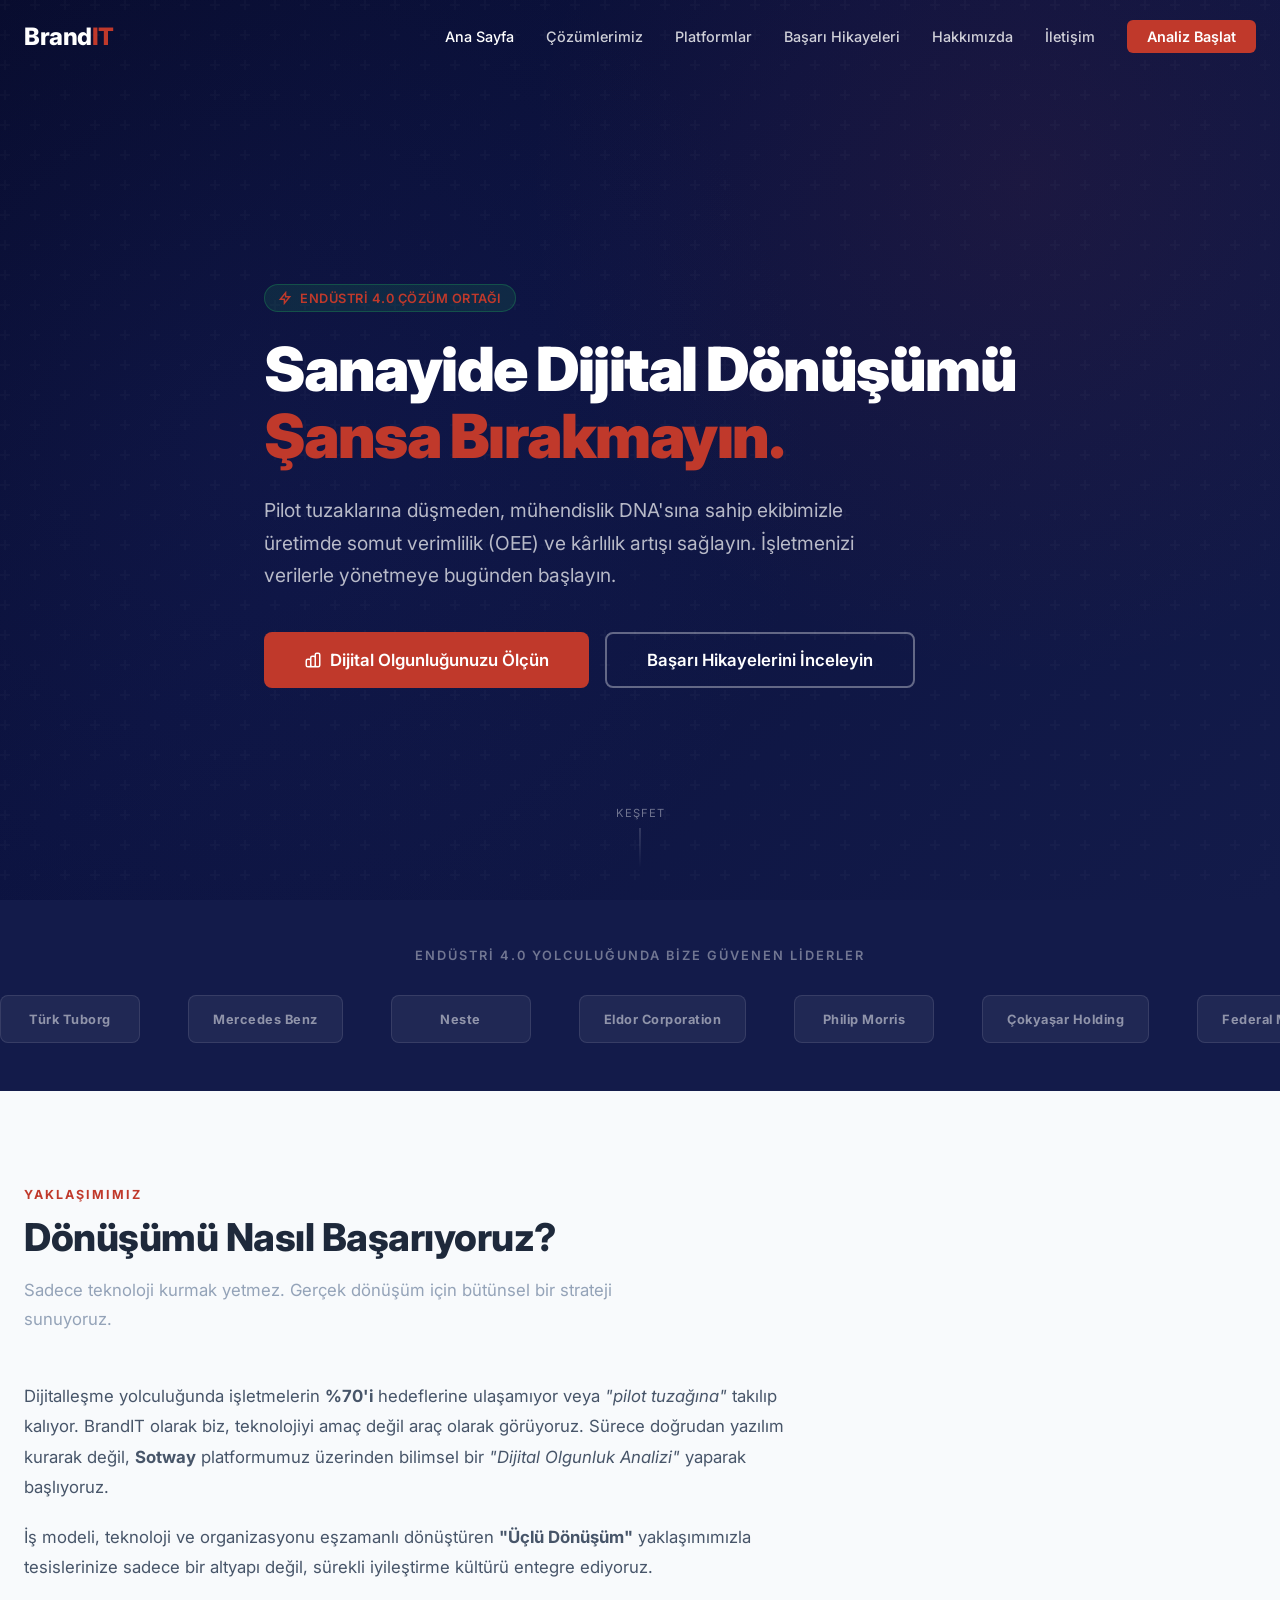
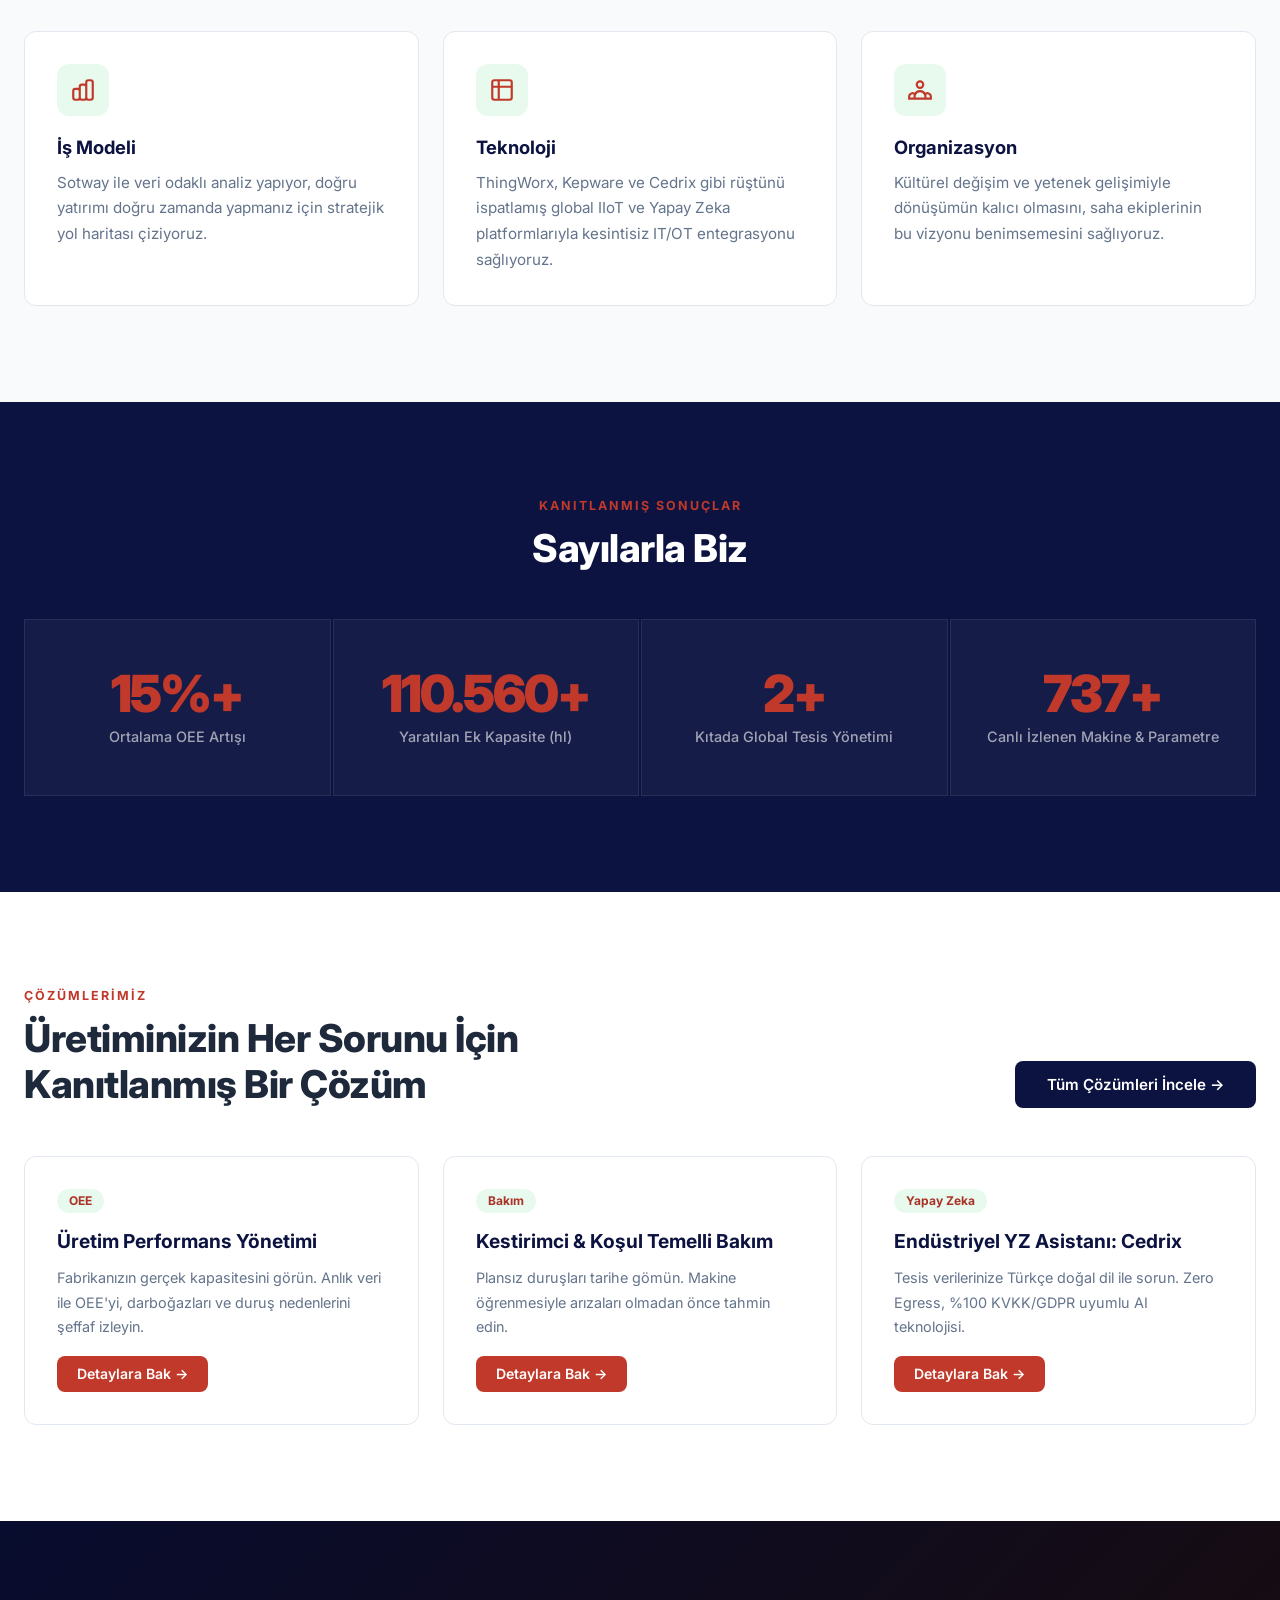
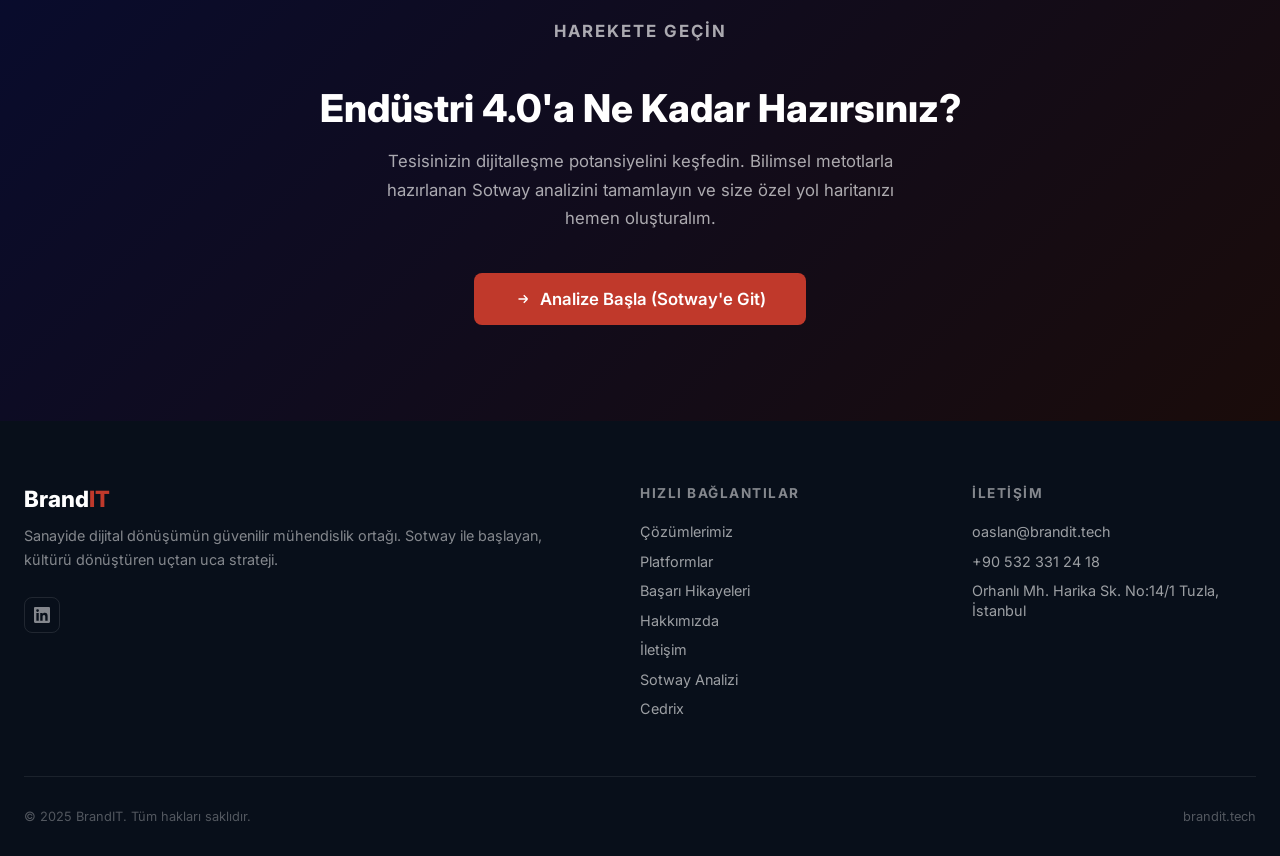
==== index.html @ 49a1ff93 "Apply BrandIT brand colors and real contact details - Replace green accent with brand navy (#2D3585)" ====
<!DOCTYPE html>
<html lang="tr">
<head>
  <meta charset="UTF-8" />
  <meta name="viewport" content="width=device-width, initial-scale=1.0" />
  <title>BrandIT – Sanayide Dijital Dönüşümün Mühendislik Ortağı</title>
  <meta name="description" content="BrandIT, üretim sektöründe dijital dönüşüm için uçtan uca strateji ve mühendislik çözümleri sunar. Sotway platformuyla dijital olgunluğunuzu ölçün." />
  <link rel="stylesheet" href="assets/css/style.css" />
</head>
<body>

<!-- NAV -->
<nav class="nav">
  <div class="nav-inner">
    <a href="index.html" class="nav-logo"><img src="assets/images/logo/brandit-logo.png" alt="BrandIT" class="nav-logo-img" onerror="this.style.display='none';this.parentElement.querySelector('.nav-logo-fallback').style.display='block'" /><span class="nav-logo-fallback" style="display:none;">Brand<span style="color:var(--brand-red)">IT</span></span></a>
    <ul class="nav-links">
      <li><a href="index.html" class="active">Ana Sayfa</a></li>
      <li><a href="solutions.html">Çözümlerimiz</a></li>
      <li><a href="platforms.html">Platformlar</a></li>
      <li><a href="cases.html">Başarı Hikayeleri</a></li>
      <li><a href="about.html">Hakkımızda</a></li>
      <li><a href="contact.html">İletişim</a></li>
      <li><a href="https://www.sotway.com" target="_blank" class="nav-cta">Analiz Başlat</a></li>
    </ul>
    <div class="nav-toggle" aria-label="Menüyü aç">
      <span></span><span></span><span></span>
    </div>
  </div>
</nav>

<!-- MOBILE NAV -->
<div class="mobile-nav">
  <a href="index.html">Ana Sayfa</a>
  <a href="solutions.html">Çözümlerimiz</a>
  <a href="platforms.html">Platformlar</a>
  <a href="cases.html">Başarı Hikayeleri</a>
  <a href="about.html">Hakkımızda</a>
  <a href="contact.html">İletişim</a>
  <a href="https://www.sotway.com" target="_blank" class="nav-cta" style="width:fit-content;margin-top:.5rem;">Analiz Başlat</a>
</div>

<!-- HERO -->
<section class="hero">
  <div class="hero-content">
    <div class="hero-badge">
      <svg width="14" height="14" fill="none" viewBox="0 0 24 24" stroke="currentColor" stroke-width="2.5"><path d="M13 10V3L4 14h7v7l9-11h-7z"/></svg>
      Endüstri 4.0 Çözüm Ortağı
    </div>
    <h1>Sanayide Dijital Dönüşümü<br><em>Şansa Bırakmayın.</em></h1>
    <p>Pilot tuzaklarına düşmeden, mühendislik DNA'sına sahip ekibimizle üretimde somut verimlilik (OEE) ve kârlılık artışı sağlayın. İşletmenizi verilerle yönetmeye bugünden başlayın.</p>
    <div class="hero-btns">
      <a href="https://www.sotway.com" target="_blank" class="btn btn-primary btn-lg">
        <svg width="18" height="18" fill="none" viewBox="0 0 24 24" stroke="currentColor" stroke-width="2"><path d="M9 19v-6a2 2 0 00-2-2H5a2 2 0 00-2 2v6a2 2 0 002 2h2a2 2 0 002-2zm0 0V9a2 2 0 012-2h2a2 2 0 012 2v10m-6 0a2 2 0 002 2h2a2 2 0 002-2m0 0V5a2 2 0 012-2h2a2 2 0 012 2v14a2 2 0 01-2 2h-2a2 2 0 01-2-2z"/></svg>
        Dijital Olgunluğunuzu Ölçün
      </a>
      <a href="cases.html" class="btn btn-outline btn-lg">
        Başarı Hikayelerini İnceleyin
      </a>
    </div>
  </div>
  <div class="scroll-indicator">
    <span style="font-size:.7rem;letter-spacing:1px;">KEŞFET</span>
  </div>
</section>

<!-- TRUST STRIP -->
<div class="trust-strip">
  <p class="trust-label">Endüstri 4.0 Yolculuğunda Bize Güvenen Liderler</p>
  <div class="logo-track-wrap">
    <div class="logo-track">
      <!-- Original set -->
      <div class="logo-placeholder">Türk Tuborg</div>
      <div class="logo-placeholder">Mercedes Benz</div>
      <div class="logo-placeholder">Neste</div>
      <div class="logo-placeholder">Eldor Corporation</div>
      <div class="logo-placeholder">Philip Morris</div>
      <div class="logo-placeholder">Çokyaşar Holding</div>
      <div class="logo-placeholder">Federal Mogul</div>
      <div class="logo-placeholder">Arfesan</div>
      <!-- Duplicate for seamless loop -->
      <div class="logo-placeholder">Türk Tuborg</div>
      <div class="logo-placeholder">Mercedes Benz</div>
      <div class="logo-placeholder">Neste</div>
      <div class="logo-placeholder">Eldor Corporation</div>
      <div class="logo-placeholder">Philip Morris</div>
      <div class="logo-placeholder">Çokyaşar Holding</div>
      <div class="logo-placeholder">Federal Mogul</div>
      <div class="logo-placeholder">Arfesan</div>
    </div>
  </div>
</div>

<!-- APPROACH -->
<section class="section section-light">
  <div class="container">
    <div class="fade-up">
      <p class="section-label">Yaklaşımımız</p>
      <h2 class="section-title">Dönüşümü Nasıl Başarıyoruz?</h2>
      <p class="section-sub">Sadece teknoloji kurmak yetmez. Gerçek dönüşüm için bütünsel bir strateji sunuyoruz.</p>
    </div>
    <div style="max-width:760px;margin-bottom:3rem;" class="fade-up">
      <p style="font-size:1.05rem;color:#475569;line-height:1.8;margin-bottom:1.25rem;">
        Dijitalleşme yolculuğunda işletmelerin <strong>%70'i</strong> hedeflerine ulaşamıyor veya <em>"pilot tuzağına"</em> takılıp kalıyor. BrandIT olarak biz, teknolojiyi amaç değil araç olarak görüyoruz. Sürece doğrudan yazılım kurarak değil, <strong>Sotway</strong> platformumuz üzerinden bilimsel bir <em>"Dijital Olgunluk Analizi"</em> yaparak başlıyoruz.
      </p>
      <p style="font-size:1.05rem;color:#475569;line-height:1.8;">
        İş modeli, teknoloji ve organizasyonu eşzamanlı dönüştüren <strong>"Üçlü Dönüşüm"</strong> yaklaşımımızla tesislerinize sadece bir altyapı değil, sürekli iyileştirme kültürü entegre ediyoruz.
      </p>
    </div>

    <div class="pillars">
      <div class="pillar-card fade-up">
        <div class="pillar-icon">
          <svg width="26" height="26" fill="none" viewBox="0 0 24 24" stroke="currentColor" stroke-width="2"><path d="M9 19v-6a2 2 0 00-2-2H5a2 2 0 00-2 2v6a2 2 0 002 2h2a2 2 0 002-2zm0 0V9a2 2 0 012-2h2a2 2 0 012 2v10m-6 0a2 2 0 002 2h2a2 2 0 002-2m0 0V5a2 2 0 012-2h2a2 2 0 012 2v14a2 2 0 01-2 2h-2a2 2 0 01-2-2z"/></svg>
        </div>
        <h3>İş Modeli</h3>
        <p>Sotway ile veri odaklı analiz yapıyor, doğru yatırımı doğru zamanda yapmanız için stratejik yol haritası çiziyoruz.</p>
      </div>
      <div class="pillar-card fade-up">
        <div class="pillar-icon">
          <svg width="26" height="26" fill="none" viewBox="0 0 24 24" stroke="currentColor" stroke-width="2"><path d="M9 3H5a2 2 0 00-2 2v4m6-6h10a2 2 0 012 2v4M9 3v18m0 0h10a2 2 0 002-2V9M9 21H5a2 2 0 01-2-2V9m0 0h18"/></svg>
        </div>
        <h3>Teknoloji</h3>
        <p>ThingWorx, Kepware ve Cedrix gibi rüştünü ispatlamış global IIoT ve Yapay Zeka platformlarıyla kesintisiz IT/OT entegrasyonu sağlıyoruz.</p>
      </div>
      <div class="pillar-card fade-up">
        <div class="pillar-icon">
          <svg width="26" height="26" fill="none" viewBox="0 0 24 24" stroke="currentColor" stroke-width="2"><path d="M17 20h5v-2a3 3 0 00-5.356-1.857M17 20H7m10 0v-2c0-.656-.126-1.283-.356-1.857M7 20H2v-2a3 3 0 015.356-1.857M7 20v-2c0-.656.126-1.283.356-1.857m0 0a5.002 5.002 0 019.288 0M15 7a3 3 0 11-6 0 3 3 0 016 0z"/></svg>
        </div>
        <h3>Organizasyon</h3>
        <p>Kültürel değişim ve yetenek gelişimiyle dönüşümün kalıcı olmasını, saha ekiplerinin bu vizyonu benimsemesini sağlıyoruz.</p>
      </div>
    </div>
  </div>
</section>

<!-- METRICS -->
<section class="section section-dark">
  <div class="container">
    <div class="text-center fade-up" style="margin-bottom:3rem;">
      <p class="section-label">Kanıtlanmış Sonuçlar</p>
      <h2 class="section-title">Sayılarla Biz</h2>
    </div>
    <div class="metrics-grid">
      <div class="metric-item fade-up">
        <div class="metric-value"><span data-counter data-target="%21+">%21+</span></div>
        <div class="metric-label">Ortalama OEE Artışı</div>
      </div>
      <div class="metric-item fade-up">
        <div class="metric-value"><span data-counter data-target="150000+">150.000+</span></div>
        <div class="metric-label">Yaratılan Ek Kapasite (hl)</div>
      </div>
      <div class="metric-item fade-up">
        <div class="metric-value"><span data-counter data-target="4+">4+</span></div>
        <div class="metric-label">Kıtada Global Tesis Yönetimi</div>
      </div>
      <div class="metric-item fade-up">
        <div class="metric-value"><span data-counter data-target="1000+">1000+</span></div>
        <div class="metric-label">Canlı İzlenen Makine & Parametre</div>
      </div>
    </div>
  </div>
</section>

<!-- SOLUTIONS TEASER -->
<section class="section">
  <div class="container">
    <div class="fade-up" style="display:flex;justify-content:space-between;align-items:flex-end;flex-wrap:wrap;gap:1rem;margin-bottom:3rem;">
      <div>
        <p class="section-label">Çözümlerimiz</p>
        <h2 class="section-title mb-0">Üretiminizin Her Sorunu İçin<br>Kanıtlanmış Bir Çözüm</h2>
      </div>
      <a href="solutions.html" class="btn btn-dark">Tüm Çözümleri İncele →</a>
    </div>
    <div class="solutions-grid">
      <div class="card fade-up">
        <div class="card-body">
          <span class="card-tag">OEE</span>
          <h3>Üretim Performans Yönetimi</h3>
          <p>Fabrikanızın gerçek kapasitesini görün. Anlık veri ile OEE'yi, darboğazları ve duruş nedenlerini şeffaf izleyin.</p>
          <a href="solutions.html#oee" class="btn btn-primary" style="padding:.6rem 1.25rem;font-size:.88rem;">Detaylara Bak →</a>
        </div>
      </div>
      <div class="card fade-up">
        <div class="card-body">
          <span class="card-tag">Bakım</span>
          <h3>Kestirimci & Koşul Temelli Bakım</h3>
          <p>Plansız duruşları tarihe gömün. Makine öğrenmesiyle arızaları olmadan önce tahmin edin.</p>
          <a href="solutions.html#maintenance" class="btn btn-primary" style="padding:.6rem 1.25rem;font-size:.88rem;">Detaylara Bak →</a>
        </div>
      </div>
      <div class="card fade-up">
        <div class="card-body">
          <span class="card-tag">Yapay Zeka</span>
          <h3>Endüstriyel YZ Asistanı: Cedrix</h3>
          <p>Tesis verilerinize Türkçe doğal dil ile sorun. Zero Egress, %100 KVKK/GDPR uyumlu AI teknolojisi.</p>
          <a href="solutions.html#cedrix" class="btn btn-primary" style="padding:.6rem 1.25rem;font-size:.88rem;">Detaylara Bak →</a>
        </div>
      </div>
    </div>
  </div>
</section>

<!-- PRE-FOOTER CTA -->
<section class="cta-section">
  <div class="container fade-up">
    <p class="section-label" style="text-align:center;">Harekete Geçin</p>
    <h2>Endüstri 4.0'a Ne Kadar Hazırsınız?</h2>
    <p>Tesisinizin dijitalleşme potansiyelini keşfedin. Bilimsel metotlarla hazırlanan Sotway analizini tamamlayın ve size özel yol haritanızı hemen oluşturalım.</p>
    <a href="https://www.sotway.com" target="_blank" class="btn btn-primary btn-lg">
      <svg width="18" height="18" fill="none" viewBox="0 0 24 24" stroke="currentColor" stroke-width="2"><path d="M13 7l5 5m0 0l-5 5m5-5H6"/></svg>
      Analize Başla (Sotway'e Git)
    </a>
  </div>
</section>

<!-- FOOTER -->
<footer class="footer">
  <div class="footer-grid">
    <div>
      <div class="footer-logo">Brand<span>IT</span></div>
      <p>Sanayide dijital dönüşümün güvenilir mühendislik ortağı. Sotway ile başlayan, kültürü dönüştüren uçtan uca strateji.</p>
      <div class="footer-social" style="margin-top:1.5rem;">
        <a href="https://www.linkedin.com/company/brandit" target="_blank" title="LinkedIn">
          <svg width="16" height="16" fill="currentColor" viewBox="0 0 24 24"><path d="M20.447 20.452h-3.554v-5.569c0-1.328-.027-3.037-1.852-3.037-1.853 0-2.136 1.445-2.136 2.939v5.667H9.351V9h3.414v1.561h.046c.477-.9 1.637-1.85 3.37-1.85 3.601 0 4.267 2.37 4.267 5.455v6.286zM5.337 7.433a2.062 2.062 0 01-2.063-2.065 2.064 2.064 0 112.063 2.065zm1.782 13.019H3.555V9h3.564v11.452zM22.225 0H1.771C.792 0 0 .774 0 1.729v20.542C0 23.227.792 24 1.771 24h20.451C23.2 24 24 23.227 24 22.271V1.729C24 .774 23.2 0 22.222 0h.003z"/></svg>
        </a>
      </div>
    </div>
    <div class="footer-col">
      <h4>Hızlı Bağlantılar</h4>
      <ul>
        <li><a href="solutions.html">Çözümlerimiz</a></li>
        <li><a href="platforms.html">Platformlar</a></li>
        <li><a href="cases.html">Başarı Hikayeleri</a></li>
        <li><a href="about.html">Hakkımızda</a></li>
        <li><a href="contact.html">İletişim</a></li>
        <li><a href="https://www.sotway.com" target="_blank">Sotway Analizi</a></li>
        <li><a href="https://www.cedrix.io" target="_blank">Cedrix</a></li>
      </ul>
    </div>
    <div class="footer-col">
      <h4>İletişim</h4>
      <ul>
        <li><a href="mailto:oaslan@brandit.tech">oaslan@brandit.tech</a></li>
        <li><a href="tel:+905323312418">+90 532 331 24 18</a></li>
        <li><a href="contact.html">Orhanlı Mh. Harika Sk. No:14/1 Tuzla, İstanbul</a></li>
      </ul>
    </div>
  </div>
  <div class="footer-bottom">
    <span>© 2025 BrandIT. Tüm hakları saklıdır.</span>
    <span>brandit.tech</span>
  </div>
</footer>

<script src="assets/js/main.js"></script>
</body>
</html>
---- assets/css/style.css ----
@import url('https://fonts.googleapis.com/css2?family=Inter:wght@300;400;500;600;700;800;900&display=swap');

*, *::before, *::after { box-sizing: border-box; margin: 0; padding: 0; }

:root {
  --navy:       #0C1340;
  --dark:       #131B4A;
  --slate:      #2D3585;
  --brand-blue: #2D3585;
  --brand-red:  #C0392B;
  --brand-red-d:#A93226;
  --light:      #F8FAFC;
  --white:      #FFFFFF;
  --muted:      #94A3B8;
  --text:       #1E293B;
  /* aliases so existing classes still resolve */
  --green:      #C0392B;
  --green-d:    #A93226;
}

html { scroll-behavior: smooth; }
body { font-family: 'Inter', system-ui, sans-serif; color: var(--text); background: var(--white); }

/* ── NAV ───────────────────────────────────────────────── */
.nav { position: fixed; top: 0; left: 0; right: 0; z-index: 100; transition: background .3s, box-shadow .3s; }
.nav.scrolled { background: rgba(15,23,42,.97); backdrop-filter: blur(12px); box-shadow: 0 1px 0 rgba(255,255,255,.08); }
.nav-inner { max-width: 1280px; margin: 0 auto; padding: 0 1.5rem; display: flex; align-items: center; justify-content: space-between; height: 72px; }
.nav-logo { display: flex; align-items: center; text-decoration: none; }
.nav-logo-img { height: 40px; width: auto; }
.nav-logo-fallback { font-size: 1.5rem; font-weight: 800; color: var(--white); letter-spacing: -.5px; }
.nav-links { display: flex; align-items: center; gap: 2rem; list-style: none; }
.nav-links a { color: rgba(255,255,255,.8); text-decoration: none; font-size: .9rem; font-weight: 500; transition: color .2s; }
.nav-links a:hover, .nav-links a.active { color: var(--white); }
.nav-cta { background: var(--green); color: var(--white) !important; padding: .5rem 1.25rem; border-radius: 6px; font-weight: 600 !important; transition: background .2s !important; }
.nav-cta:hover { background: var(--green-d) !important; }
.nav-toggle { display: none; flex-direction: column; gap: 5px; cursor: pointer; padding: 4px; }
.nav-toggle span { display: block; width: 24px; height: 2px; background: var(--white); border-radius: 2px; transition: all .3s; }

/* ── HERO ──────────────────────────────────────────────── */
.hero {
  min-height: 100vh;
  display: flex; align-items: center;
  background: linear-gradient(135deg, #080C2E 0%, #0C1340 40%, #131B4A 100%);
  position: relative; overflow: hidden;
}
.hero::before {
  content: '';
  position: absolute; inset: 0;
  background-image:
    radial-gradient(circle at 20% 50%, rgba(45,53,133,.12) 0%, transparent 50%),
    radial-gradient(circle at 80% 20%, rgba(192,57,43,.08) 0%, transparent 40%);
}
.hero::after {
  content: '';
  position: absolute; inset: 0;
  background-image: url("data:image/svg+xml,%3Csvg width='60' height='60' viewBox='0 0 60 60' xmlns='http://www.w3.org/2000/svg'%3E%3Cg fill='none' fill-rule='evenodd'%3E%3Cg fill='%23ffffff' fill-opacity='0.02'%3E%3Cpath d='M36 34v-4h-2v4h-4v2h4v4h2v-4h4v-2h-4zm0-30V0h-2v4h-4v2h4v4h2V6h4V4h-4zM6 34v-4H4v4H0v2h4v4h2v-4h4v-2H6zM6 4V0H4v4H0v2h4v4h2V6h4V4H6z'/%3E%3C/g%3E%3C/g%3E%3C/svg%3E");
}
.hero-content { position: relative; z-index: 1; max-width: 1280px; margin: 0 auto; padding: 0 1.5rem; padding-top: 72px; }
.hero-badge { display: inline-flex; align-items: center; gap: .5rem; background: rgba(34,197,94,.12); border: 1px solid rgba(34,197,94,.25); color: var(--green); font-size: .8rem; font-weight: 600; padding: .35rem .85rem; border-radius: 50px; letter-spacing: .5px; text-transform: uppercase; margin-bottom: 1.5rem; }
.hero h1 { font-size: clamp(2.2rem, 5vw, 3.8rem); font-weight: 900; color: var(--white); line-height: 1.1; letter-spacing: -1.5px; max-width: 800px; margin-bottom: 1.5rem; }
.hero h1 em { font-style: normal; color: var(--green); }
.hero p { font-size: clamp(1rem, 1.5vw, 1.2rem); color: rgba(255,255,255,.7); max-width: 620px; line-height: 1.7; margin-bottom: 2.5rem; }
.hero-btns { display: flex; gap: 1rem; flex-wrap: wrap; }

/* ── BUTTONS ───────────────────────────────────────────── */
.btn { display: inline-flex; align-items: center; gap: .5rem; padding: .85rem 2rem; border-radius: 8px; font-weight: 600; font-size: .95rem; text-decoration: none; transition: all .2s; border: none; cursor: pointer; }
.btn-primary { background: var(--green); color: var(--white); }
.btn-primary:hover { background: var(--brand-red-d); transform: translateY(-1px); box-shadow: 0 8px 24px rgba(192,57,43,.35); }
.btn-outline { background: transparent; color: var(--white); border: 2px solid rgba(255,255,255,.35); }
.btn-outline:hover { border-color: var(--white); background: rgba(255,255,255,.08); }
.btn-dark { background: var(--navy); color: var(--white); }
.btn-dark:hover { background: var(--dark); }
.btn-lg { padding: 1rem 2.5rem; font-size: 1.05rem; }

/* ── HERO SCROLL INDICATOR ─────────────────────────────── */
.scroll-indicator { position: absolute; bottom: 2rem; left: 50%; transform: translateX(-50%); display: flex; flex-direction: column; align-items: center; gap: .5rem; color: rgba(255,255,255,.4); font-size: .75rem; }
.scroll-indicator::after { content: ''; width: 1px; height: 40px; background: linear-gradient(to bottom, rgba(255,255,255,.3), transparent); }

/* ── SECTIONS ──────────────────────────────────────────── */
.section { padding: 6rem 1.5rem; }
.section-light { background: var(--light); }
.section-dark { background: var(--navy); color: var(--white); }
.section-dark2 { background: var(--dark); color: var(--white); }
.container { max-width: 1280px; margin: 0 auto; }
.section-label { font-size: .78rem; font-weight: 700; letter-spacing: 2px; text-transform: uppercase; color: var(--green); margin-bottom: .75rem; }
.section-title { font-size: clamp(1.8rem, 3vw, 2.8rem); font-weight: 800; line-height: 1.2; letter-spacing: -.5px; margin-bottom: 1rem; }
.section-sub { font-size: 1.05rem; color: var(--muted); max-width: 620px; line-height: 1.7; margin-bottom: 3rem; }
.section-dark .section-title, .section-dark2 .section-title { color: var(--white); }
.section-dark .section-sub, .section-dark2 .section-sub { color: rgba(255,255,255,.6); }

/* ── TRUST STRIP ───────────────────────────────────────── */
.trust-strip { background: var(--dark); padding: 3rem 0; overflow: hidden; }
.trust-label { text-align: center; font-size: .8rem; font-weight: 600; letter-spacing: 2px; text-transform: uppercase; color: rgba(255,255,255,.4); margin-bottom: 2rem; }
.logo-track-wrap { overflow: hidden; }
.logo-track { display: flex; gap: 3rem; width: max-content; animation: logoScroll 30s linear infinite; }
.logo-track:hover { animation-play-state: paused; }
.logo-placeholder { display: flex; align-items: center; justify-content: center; height: 48px; min-width: 140px; background: rgba(255,255,255,.06); border: 1px solid rgba(255,255,255,.1); border-radius: 8px; padding: 0 1.5rem; font-size: .8rem; font-weight: 700; color: rgba(255,255,255,.5); letter-spacing: .5px; white-space: nowrap; transition: all .2s; }
.logo-placeholder:hover { background: rgba(255,255,255,.1); color: rgba(255,255,255,.8); }
@keyframes logoScroll { from { transform: translateX(0); } to { transform: translateX(-50%); } }

/* ── APPROACH / PILLARS ────────────────────────────────── */
.pillars { display: grid; grid-template-columns: repeat(3, 1fr); gap: 1.5rem; margin-top: 3rem; }
.pillar-card { background: var(--white); border: 1px solid #E2E8F0; border-radius: 12px; padding: 2rem; transition: box-shadow .2s, transform .2s; }
.pillar-card:hover { box-shadow: 0 12px 40px rgba(0,0,0,.08); transform: translateY(-3px); }
.pillar-icon { width: 52px; height: 52px; background: rgba(34,197,94,.1); border-radius: 12px; display: flex; align-items: center; justify-content: center; margin-bottom: 1.25rem; }
.pillar-icon svg { color: var(--green); }
.pillar-card h3 { font-size: 1.15rem; font-weight: 700; margin-bottom: .75rem; color: var(--navy); }
.pillar-card p { font-size: .95rem; color: #64748B; line-height: 1.7; }

/* ── METRICS ───────────────────────────────────────────── */
.metrics-grid { display: grid; grid-template-columns: repeat(4, 1fr); gap: 2px; }
.metric-item { padding: 3rem 2rem; text-align: center; background: rgba(255,255,255,.04); border: 1px solid rgba(255,255,255,.08); }
.metric-value { font-size: clamp(2.5rem, 4vw, 3.5rem); font-weight: 900; color: var(--green); letter-spacing: -2px; line-height: 1; margin-bottom: .5rem; }
.metric-label { font-size: .9rem; color: rgba(255,255,255,.6); font-weight: 500; line-height: 1.4; }

/* ── PRE-FOOTER CTA ────────────────────────────────────── */
.cta-section { background: linear-gradient(135deg, #080C2E 0%, #1a0c0a 100%); padding: 6rem 1.5rem; text-align: center; }
.cta-section h2 { font-size: clamp(1.8rem, 3vw, 2.8rem); font-weight: 800; color: var(--white); margin-bottom: 1rem; }
.cta-section p { font-size: 1.05rem; color: rgba(255,255,255,.65); max-width: 560px; margin: 0 auto 2.5rem; line-height: 1.7; }

/* ── FOOTER ────────────────────────────────────────────── */
.footer { background: #080F1A; color: rgba(255,255,255,.7); padding: 4rem 1.5rem 2rem; }
.footer-grid { display: grid; grid-template-columns: 2fr 1fr 1fr; gap: 3rem; max-width: 1280px; margin: 0 auto 3rem; }
.footer-logo { font-size: 1.4rem; font-weight: 800; color: var(--white); margin-bottom: .75rem; }
.footer-logo span { color: var(--green); }
.footer p { font-size: .9rem; line-height: 1.7; color: rgba(255,255,255,.5); }
.footer-col h4 { font-size: .85rem; font-weight: 700; text-transform: uppercase; letter-spacing: 1.5px; color: rgba(255,255,255,.5); margin-bottom: 1.25rem; }
.footer-col ul { list-style: none; }
.footer-col ul li { margin-bottom: .6rem; }
.footer-col ul li a { color: rgba(255,255,255,.6); text-decoration: none; font-size: .9rem; transition: color .2s; }
.footer-col ul li a:hover { color: var(--white); }
.footer-bottom { max-width: 1280px; margin: 0 auto; padding-top: 2rem; border-top: 1px solid rgba(255,255,255,.08); display: flex; justify-content: space-between; align-items: center; font-size: .8rem; color: rgba(255,255,255,.3); }
.footer-social { display: flex; gap: .75rem; }
.footer-social a { display: flex; align-items: center; justify-content: center; width: 36px; height: 36px; border: 1px solid rgba(255,255,255,.1); border-radius: 8px; color: rgba(255,255,255,.5); text-decoration: none; transition: all .2s; }
.footer-social a:hover { background: rgba(255,255,255,.1); color: var(--white); border-color: rgba(255,255,255,.2); }

/* ── PAGE HERO (inner pages) ───────────────────────────── */
.page-hero { background: linear-gradient(135deg, #080C2E 0%, #131B4A 100%); padding: 10rem 1.5rem 6rem; text-align: center; }
.page-hero h1 { font-size: clamp(2rem, 4vw, 3.2rem); font-weight: 800; color: var(--white); letter-spacing: -.5px; margin-bottom: 1.25rem; }
.page-hero p { font-size: 1.1rem; color: rgba(255,255,255,.65); max-width: 600px; margin: 0 auto; line-height: 1.7; }

/* ── CARDS ─────────────────────────────────────────────── */
.card { background: var(--white); border: 1px solid #E2E8F0; border-radius: 12px; overflow: hidden; transition: box-shadow .2s, transform .2s; }
.card:hover { box-shadow: 0 16px 48px rgba(0,0,0,.1); transform: translateY(-3px); }
.card-body { padding: 2rem; }
.card-tag { display: inline-block; background: rgba(34,197,94,.1); color: var(--green-d); font-size: .75rem; font-weight: 700; padding: .3rem .75rem; border-radius: 50px; margin-bottom: 1rem; }
.card h3 { font-size: 1.2rem; font-weight: 700; color: var(--navy); margin-bottom: .75rem; line-height: 1.3; }
.card p { font-size: .9rem; color: #64748B; line-height: 1.7; margin-bottom: 1rem; }
.card-roi { font-size: .85rem; font-weight: 600; color: var(--green-d); background: rgba(34,197,94,.08); border-left: 3px solid var(--green); padding: .6rem .85rem; border-radius: 0 6px 6px 0; margin-top: .5rem; }
.card-problem { font-size: .85rem; color: #94A3B8; font-style: italic; margin-bottom: .75rem; }

/* ── SOLUTIONS GRID ────────────────────────────────────── */
.solutions-grid { display: grid; grid-template-columns: repeat(3, 1fr); gap: 1.5rem; }

/* ── CASE STUDIES ──────────────────────────────────────── */
.cases-grid { display: grid; grid-template-columns: repeat(2, 1fr); gap: 1.5rem; }
.case-card { background: var(--white); border-radius: 12px; overflow: hidden; border: 1px solid #E2E8F0; transition: box-shadow .2s, transform .2s; }
.case-card:hover { box-shadow: 0 16px 48px rgba(0,0,0,.1); transform: translateY(-3px); }
.case-img { height: 200px; background: var(--dark); display: flex; align-items: center; justify-content: center; position: relative; overflow: hidden; }
.case-img img { width: 100%; height: 100%; object-fit: cover; opacity: .7; }
.case-company-badge { position: absolute; bottom: 1rem; left: 1rem; background: rgba(0,0,0,.7); backdrop-filter: blur(8px); color: var(--white); font-size: .8rem; font-weight: 700; padding: .35rem .85rem; border-radius: 50px; }
.case-body { padding: 1.75rem; }
.case-body h3 { font-size: 1.1rem; font-weight: 700; color: var(--navy); margin-bottom: 1rem; line-height: 1.35; }
.case-meta { display: flex; flex-direction: column; gap: .75rem; }
.case-meta-item { font-size: .875rem; color: #475569; line-height: 1.5; }
.case-meta-item strong { display: block; font-size: .72rem; font-weight: 700; text-transform: uppercase; letter-spacing: 1px; color: var(--green-d); margin-bottom: .2rem; }

/* ── PLATFORMS ─────────────────────────────────────────── */
.platforms-grid { display: grid; grid-template-columns: repeat(2, 1fr); gap: 1.5rem; }
.platform-card { border-radius: 12px; padding: 2.5rem; border: 1px solid rgba(255,255,255,.1); background: rgba(255,255,255,.04); transition: background .2s; }
.platform-card:hover { background: rgba(255,255,255,.07); }
.platform-card h3 { font-size: 1.2rem; font-weight: 700; color: var(--white); margin-bottom: .75rem; }
.platform-card p { font-size: .95rem; color: rgba(255,255,255,.6); line-height: 1.7; }
.platform-logos { display: flex; gap: .75rem; flex-wrap: wrap; margin-bottom: 1.25rem; }
.tech-badge { display: inline-flex; align-items: center; background: rgba(34,197,94,.1); border: 1px solid rgba(34,197,94,.25); color: var(--green); font-size: .78rem; font-weight: 700; padding: .3rem .75rem; border-radius: 50px; }

/* ── ABOUT ─────────────────────────────────────────────── */
.about-intro { display: grid; grid-template-columns: 1fr 1fr; gap: 5rem; align-items: center; }
.about-intro-img { border-radius: 12px; overflow: hidden; }
.about-intro-img img { width: 100%; height: 420px; object-fit: cover; }
.diffs-grid { display: grid; grid-template-columns: repeat(2, 1fr); gap: 1.5rem; }
.diff-card { padding: 2rem; border-radius: 12px; border: 1px solid #E2E8F0; background: var(--white); transition: box-shadow .2s; }
.diff-card:hover { box-shadow: 0 8px 32px rgba(0,0,0,.07); }
.diff-number { font-size: 3rem; font-weight: 900; color: rgba(34,197,94,.15); line-height: 1; margin-bottom: .5rem; }
.diff-card h3 { font-size: 1.05rem; font-weight: 700; color: var(--navy); margin-bottom: .6rem; }
.diff-card p { font-size: .9rem; color: #64748B; line-height: 1.7; }
.values-grid { display: grid; grid-template-columns: repeat(4, 1fr); gap: 1rem; }
.value-card { text-align: center; padding: 2rem 1.25rem; border-radius: 12px; background: rgba(255,255,255,.06); border: 1px solid rgba(255,255,255,.1); }
.value-card .value-icon { font-size: 2rem; margin-bottom: 1rem; }
.value-card h4 { font-size: 1rem; font-weight: 700; color: var(--white); }
.blockquote { border-left: 4px solid var(--green); padding: 1.25rem 1.75rem; background: rgba(34,197,94,.07); border-radius: 0 8px 8px 0; font-size: 1.15rem; font-weight: 600; font-style: italic; color: var(--white); margin: 2rem 0; }

/* ── CONTACT ───────────────────────────────────────────── */
.contact-grid { display: grid; grid-template-columns: 1fr 1fr; gap: 4rem; align-items: start; }
.contact-form { background: var(--white); padding: 2.5rem; border-radius: 12px; box-shadow: 0 4px 24px rgba(0,0,0,.06); }
.form-group { margin-bottom: 1.25rem; }
.form-group label { display: block; font-size: .85rem; font-weight: 600; color: var(--navy); margin-bottom: .5rem; }
.form-group input, .form-group textarea { width: 100%; padding: .75rem 1rem; border: 1.5px solid #E2E8F0; border-radius: 8px; font-family: inherit; font-size: .95rem; color: var(--text); transition: border-color .2s; outline: none; }
.form-group input:focus, .form-group textarea:focus { border-color: var(--green); }
.form-group textarea { resize: vertical; min-height: 130px; }
.contact-info-card { background: var(--navy); color: var(--white); padding: 2.5rem; border-radius: 12px; }
.contact-info-card h3 { font-size: 1.3rem; font-weight: 700; margin-bottom: 1.5rem; }
.contact-info-item { display: flex; gap: 1rem; align-items: flex-start; margin-bottom: 1.25rem; }
.contact-info-item .icon { width: 40px; height: 40px; min-width: 40px; background: rgba(34,197,94,.15); border-radius: 8px; display: flex; align-items: center; justify-content: center; }
.contact-info-item p { font-size: .9rem; color: rgba(255,255,255,.7); line-height: 1.5; }
.contact-info-item strong { color: var(--white); display: block; font-size: .9rem; }
.contact-divider { border: 0; border-top: 1px solid rgba(255,255,255,.1); margin: 2rem 0; }
.contact-success { display: none; background: rgba(34,197,94,.1); border: 1px solid rgba(34,197,94,.3); color: var(--green-d); border-radius: 8px; padding: 1rem; text-align: center; font-weight: 600; margin-top: 1rem; }

/* ── MOBILE NAV OVERLAY ────────────────────────────────── */
.mobile-nav { display: none; position: fixed; inset: 0; background: var(--navy); z-index: 99; padding: 6rem 2rem 2rem; flex-direction: column; gap: 1.5rem; }
.mobile-nav.open { display: flex; }
.mobile-nav a { color: rgba(255,255,255,.8); text-decoration: none; font-size: 1.3rem; font-weight: 600; padding: .5rem 0; border-bottom: 1px solid rgba(255,255,255,.08); }
.mobile-nav a:last-child { border-bottom: none; }

/* ── UTILITY ───────────────────────────────────────────── */
.text-center { text-align: center; }
.mb-0 { margin-bottom: 0 !important; }
.fade-up { opacity: 0; transform: translateY(24px); transition: opacity .6s ease, transform .6s ease; }
.fade-up.visible { opacity: 1; transform: translateY(0); }

/* ── RESPONSIVE ────────────────────────────────────────── */
@media (max-width: 1024px) {
  .pillars { grid-template-columns: repeat(2, 1fr); }
  .metrics-grid { grid-template-columns: repeat(2, 1fr); }
  .solutions-grid { grid-template-columns: repeat(2, 1fr); }
  .about-intro { grid-template-columns: 1fr; gap: 2.5rem; }
  .footer-grid { grid-template-columns: 1fr 1fr; }
  .values-grid { grid-template-columns: repeat(2, 1fr); }
}

@media (max-width: 768px) {
  .section { padding: 4rem 1rem; }
  .nav-links { display: none; }
  .nav-toggle { display: flex; }
  .pillars { grid-template-columns: 1fr; }
  .metrics-grid { grid-template-columns: repeat(2, 1fr); }
  .solutions-grid { grid-template-columns: 1fr; }
  .cases-grid { grid-template-columns: 1fr; }
  .platforms-grid { grid-template-columns: 1fr; }
  .diffs-grid { grid-template-columns: 1fr; }
  .contact-grid { grid-template-columns: 1fr; gap: 2rem; }
  .footer-grid { grid-template-columns: 1fr; gap: 2rem; }
  .footer-bottom { flex-direction: column; gap: 1rem; text-align: center; }
  .hero-btns { flex-direction: column; }
  .hero-btns .btn { width: fit-content; }
}
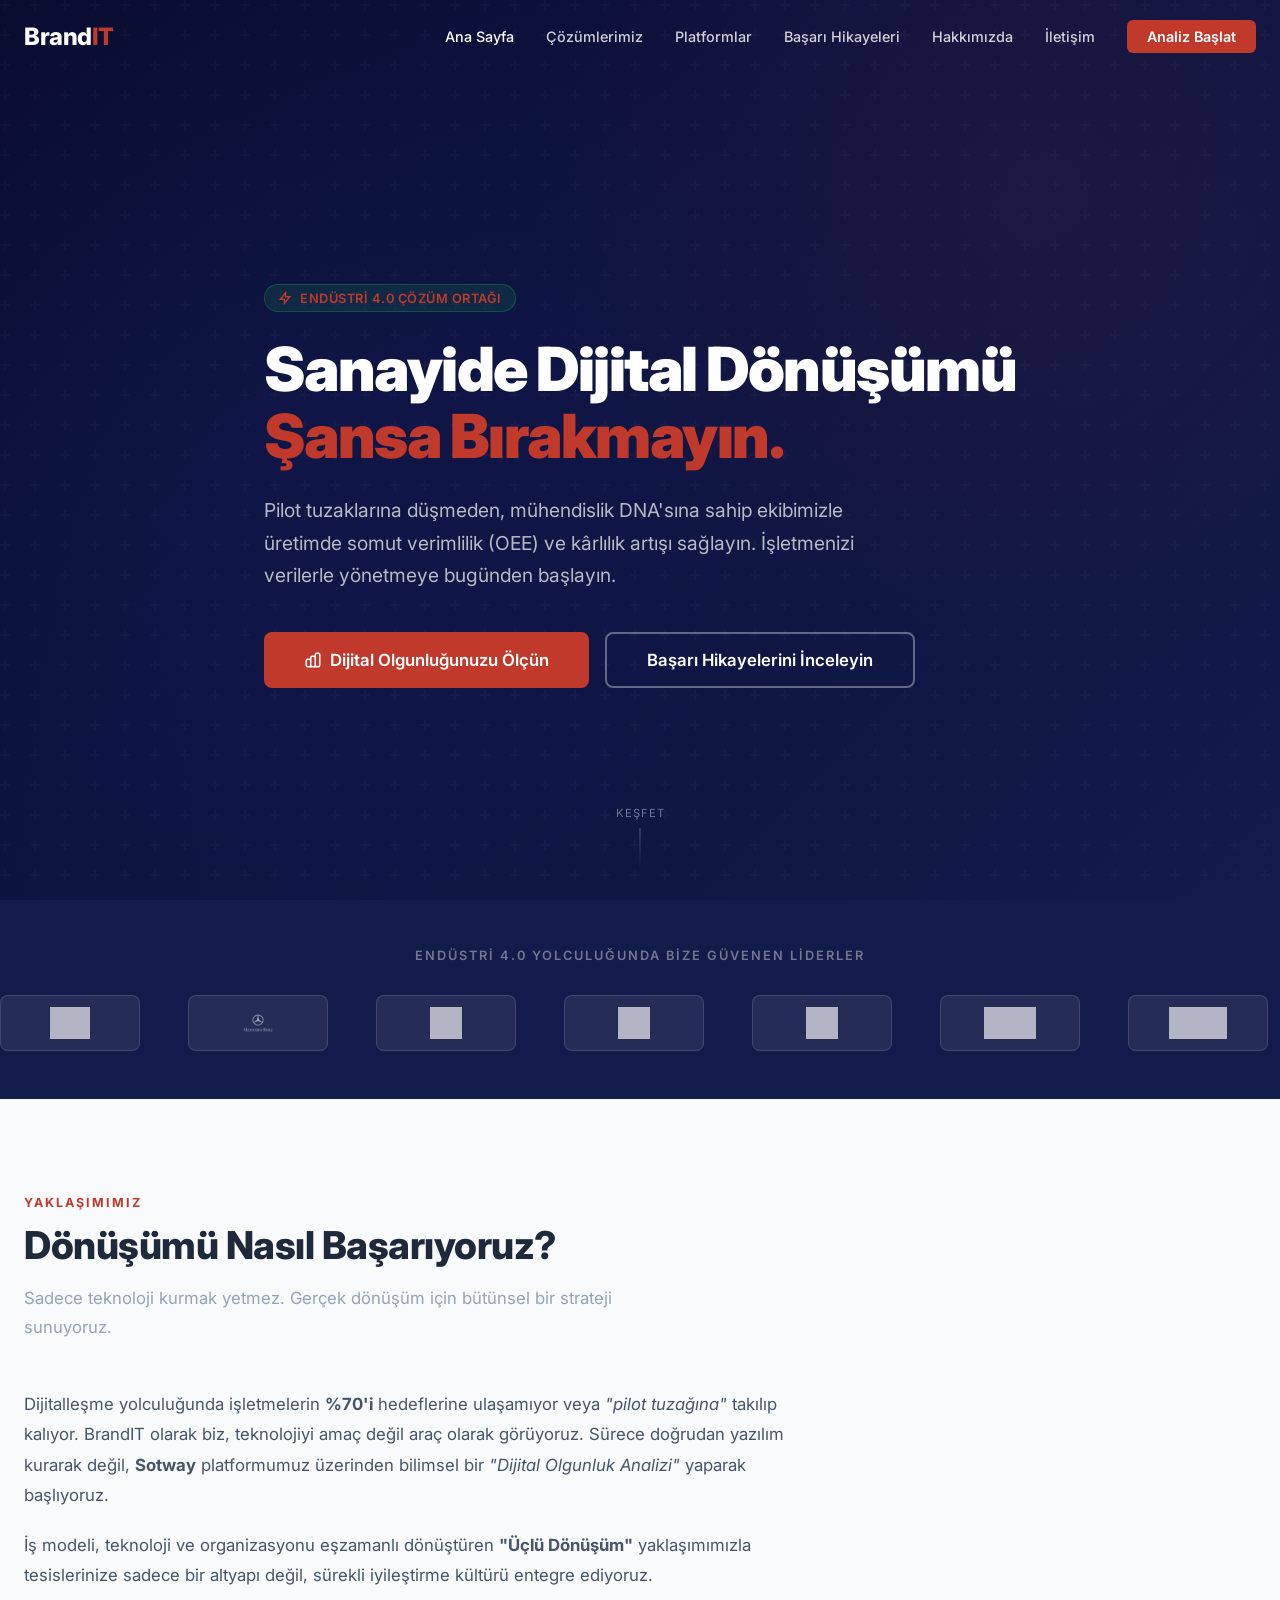
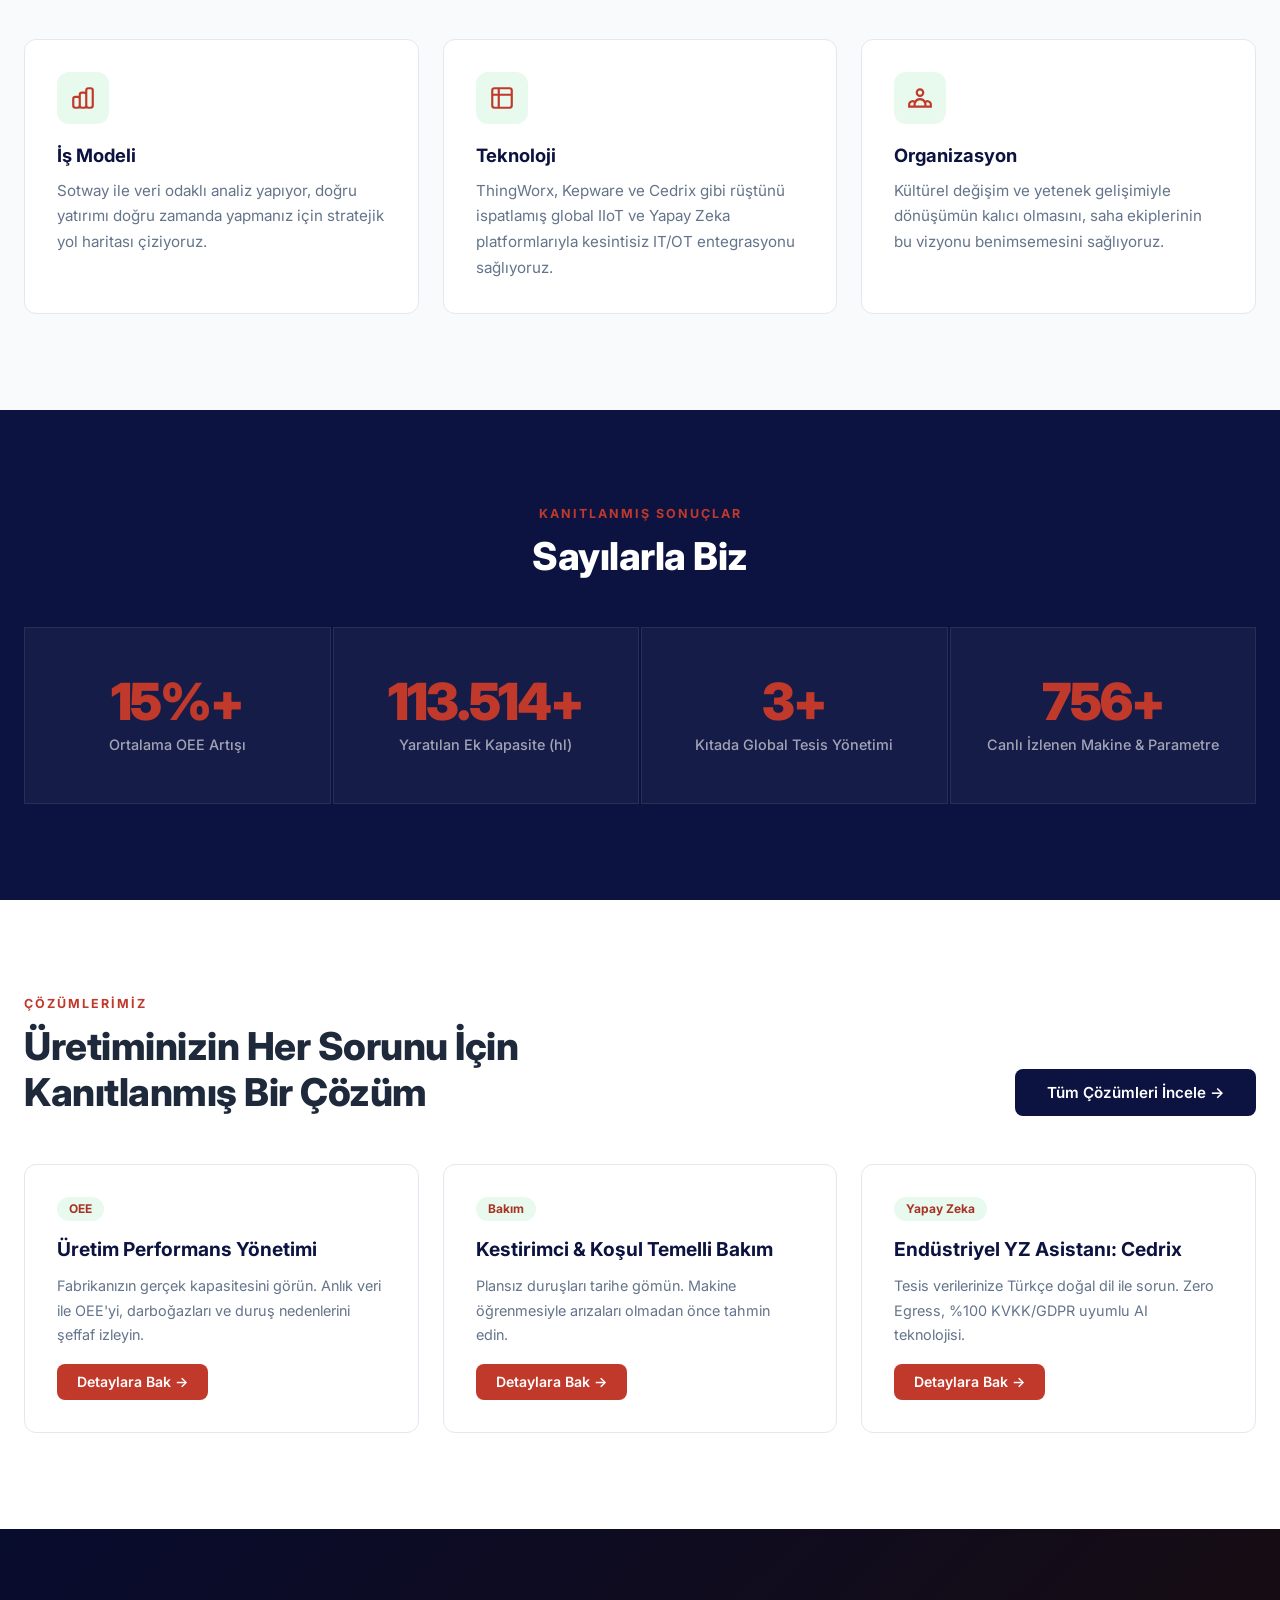
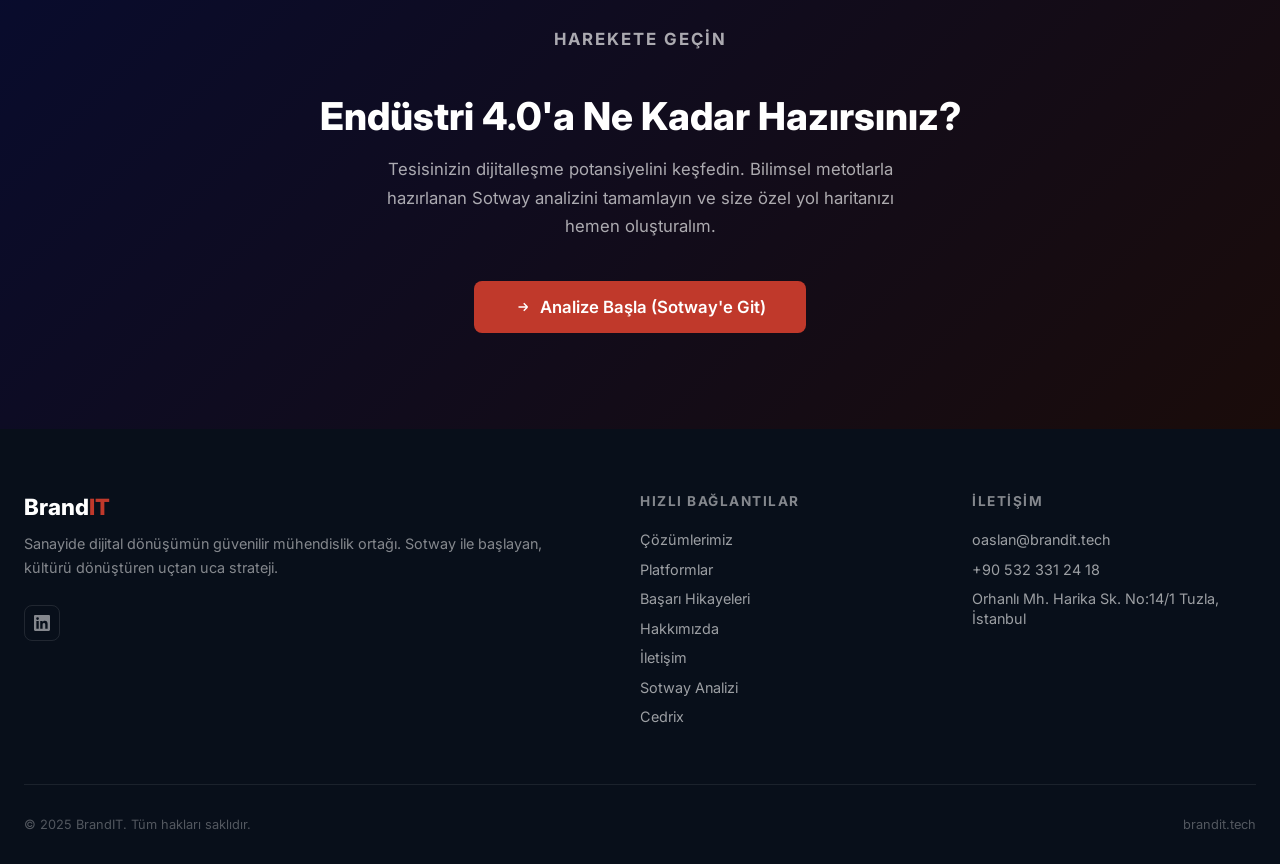
==== commit 6fd22212: "Move logos to assets/images/logos/ and wire into HTML - 13 logos (clients + partners) moved from rep" ====
--- a/index.html
+++ b/index.html
@@ -12,7 +12,7 @@
 <!-- NAV -->
 <nav class="nav">
   <div class="nav-inner">
-    <a href="index.html" class="nav-logo"><img src="assets/images/logo/brandit-logo.png" alt="BrandIT" class="nav-logo-img" onerror="this.style.display='none';this.parentElement.querySelector('.nav-logo-fallback').style.display='block'" /><span class="nav-logo-fallback" style="display:none;">Brand<span style="color:var(--brand-red)">IT</span></span></a>
+    <a href="index.html" class="nav-logo"><img src="assets/images/logos/brandit-logo.png" alt="BrandIT" class="nav-logo-img" onerror="this.style.display='none';this.parentElement.querySelector('.nav-logo-fallback').style.display='block'" /><span class="nav-logo-fallback" style="display:none;">Brand<span style="color:var(--brand-red)">IT</span></span></a>
     <ul class="nav-links">
       <li><a href="index.html" class="active">Ana Sayfa</a></li>
       <li><a href="solutions.html">Çözümlerimiz</a></li>
@@ -69,23 +69,27 @@
   <div class="logo-track-wrap">
     <div class="logo-track">
       <!-- Original set -->
-      <div class="logo-placeholder">Türk Tuborg</div>
-      <div class="logo-placeholder">Mercedes Benz</div>
-      <div class="logo-placeholder">Neste</div>
-      <div class="logo-placeholder">Eldor Corporation</div>
-      <div class="logo-placeholder">Philip Morris</div>
-      <div class="logo-placeholder">Çokyaşar Holding</div>
-      <div class="logo-placeholder">Federal Mogul</div>
-      <div class="logo-placeholder">Arfesan</div>
+      <div class="logo-item"><img src="assets/images/logos/tuborg.png" alt="Türk Tuborg" /></div>
+      <div class="logo-item"><img src="assets/images/logos/mercedes-benz.png" alt="Mercedes Benz" /></div>
+      <div class="logo-item"><img src="assets/images/logos/nestle.png" alt="Neste" /></div>
+      <div class="logo-item"><img src="assets/images/logos/eldor.jpg" alt="Eldor Corporation" /></div>
+      <div class="logo-item"><img src="assets/images/logos/philip-morris.png" alt="Philip Morris" /></div>
+      <div class="logo-item"><img src="assets/images/logos/cokyasar.jpg" alt="Çokyaşar Holding" /></div>
+      <div class="logo-item"><img src="assets/images/logos/federal-mogul.png" alt="Federal Mogul" /></div>
+      <div class="logo-item"><img src="assets/images/logos/arfesan.jpg" alt="Arfesan" /></div>
+      <div class="logo-item"><img src="assets/images/logos/seymen.png" alt="Seymen" /></div>
+      <div class="logo-item"><img src="assets/images/logos/repg.png" alt="REPG" /></div>
       <!-- Duplicate for seamless loop -->
-      <div class="logo-placeholder">Türk Tuborg</div>
-      <div class="logo-placeholder">Mercedes Benz</div>
-      <div class="logo-placeholder">Neste</div>
-      <div class="logo-placeholder">Eldor Corporation</div>
-      <div class="logo-placeholder">Philip Morris</div>
-      <div class="logo-placeholder">Çokyaşar Holding</div>
-      <div class="logo-placeholder">Federal Mogul</div>
-      <div class="logo-placeholder">Arfesan</div>
+      <div class="logo-item"><img src="assets/images/logos/tuborg.png" alt="Türk Tuborg" /></div>
+      <div class="logo-item"><img src="assets/images/logos/mercedes-benz.png" alt="Mercedes Benz" /></div>
+      <div class="logo-item"><img src="assets/images/logos/nestle.png" alt="Neste" /></div>
+      <div class="logo-item"><img src="assets/images/logos/eldor.jpg" alt="Eldor Corporation" /></div>
+      <div class="logo-item"><img src="assets/images/logos/philip-morris.png" alt="Philip Morris" /></div>
+      <div class="logo-item"><img src="assets/images/logos/cokyasar.jpg" alt="Çokyaşar Holding" /></div>
+      <div class="logo-item"><img src="assets/images/logos/federal-mogul.png" alt="Federal Mogul" /></div>
+      <div class="logo-item"><img src="assets/images/logos/arfesan.jpg" alt="Arfesan" /></div>
+      <div class="logo-item"><img src="assets/images/logos/seymen.png" alt="Seymen" /></div>
+      <div class="logo-item"><img src="assets/images/logos/repg.png" alt="REPG" /></div>
     </div>
   </div>
 </div>
--- a/assets/css/style.css
+++ b/assets/css/style.css
@@ -96,6 +96,14 @@
 .logo-track:hover { animation-play-state: paused; }
 .logo-placeholder { display: flex; align-items: center; justify-content: center; height: 48px; min-width: 140px; background: rgba(255,255,255,.06); border: 1px solid rgba(255,255,255,.1); border-radius: 8px; padding: 0 1.5rem; font-size: .8rem; font-weight: 700; color: rgba(255,255,255,.5); letter-spacing: .5px; white-space: nowrap; transition: all .2s; }
 .logo-placeholder:hover { background: rgba(255,255,255,.1); color: rgba(255,255,255,.8); }
+.logo-item { display: flex; align-items: center; justify-content: center; height: 56px; min-width: 140px; background: rgba(255,255,255,.08); border: 1px solid rgba(255,255,255,.12); border-radius: 8px; padding: 0 1.5rem; transition: all .2s; }
+.logo-item:hover { background: rgba(255,255,255,.14); }
+.logo-item img { max-height: 32px; max-width: 120px; width: auto; object-fit: contain; filter: brightness(0) invert(1); opacity: .65; transition: opacity .2s; }
+.logo-item:hover img { opacity: 1; }
+.partner-logo-item { display: flex; flex-direction: column; align-items: center; justify-content: center; gap: .4rem; padding: 1rem 2rem; background: white; border: 1px solid #E2E8F0; border-radius: 12px; min-width: 140px; height: 90px; transition: box-shadow .2s; }
+.partner-logo-item:hover { box-shadow: 0 4px 20px rgba(0,0,0,.08); }
+.partner-logo-item img { max-height: 36px; max-width: 120px; object-fit: contain; }
+.partner-logo-item span:last-child { font-size: .75rem; font-weight: 600; color: #94A3B8; }
 @keyframes logoScroll { from { transform: translateX(0); } to { transform: translateX(-50%); } }
 
 /* ── APPROACH / PILLARS ────────────────────────────────── */
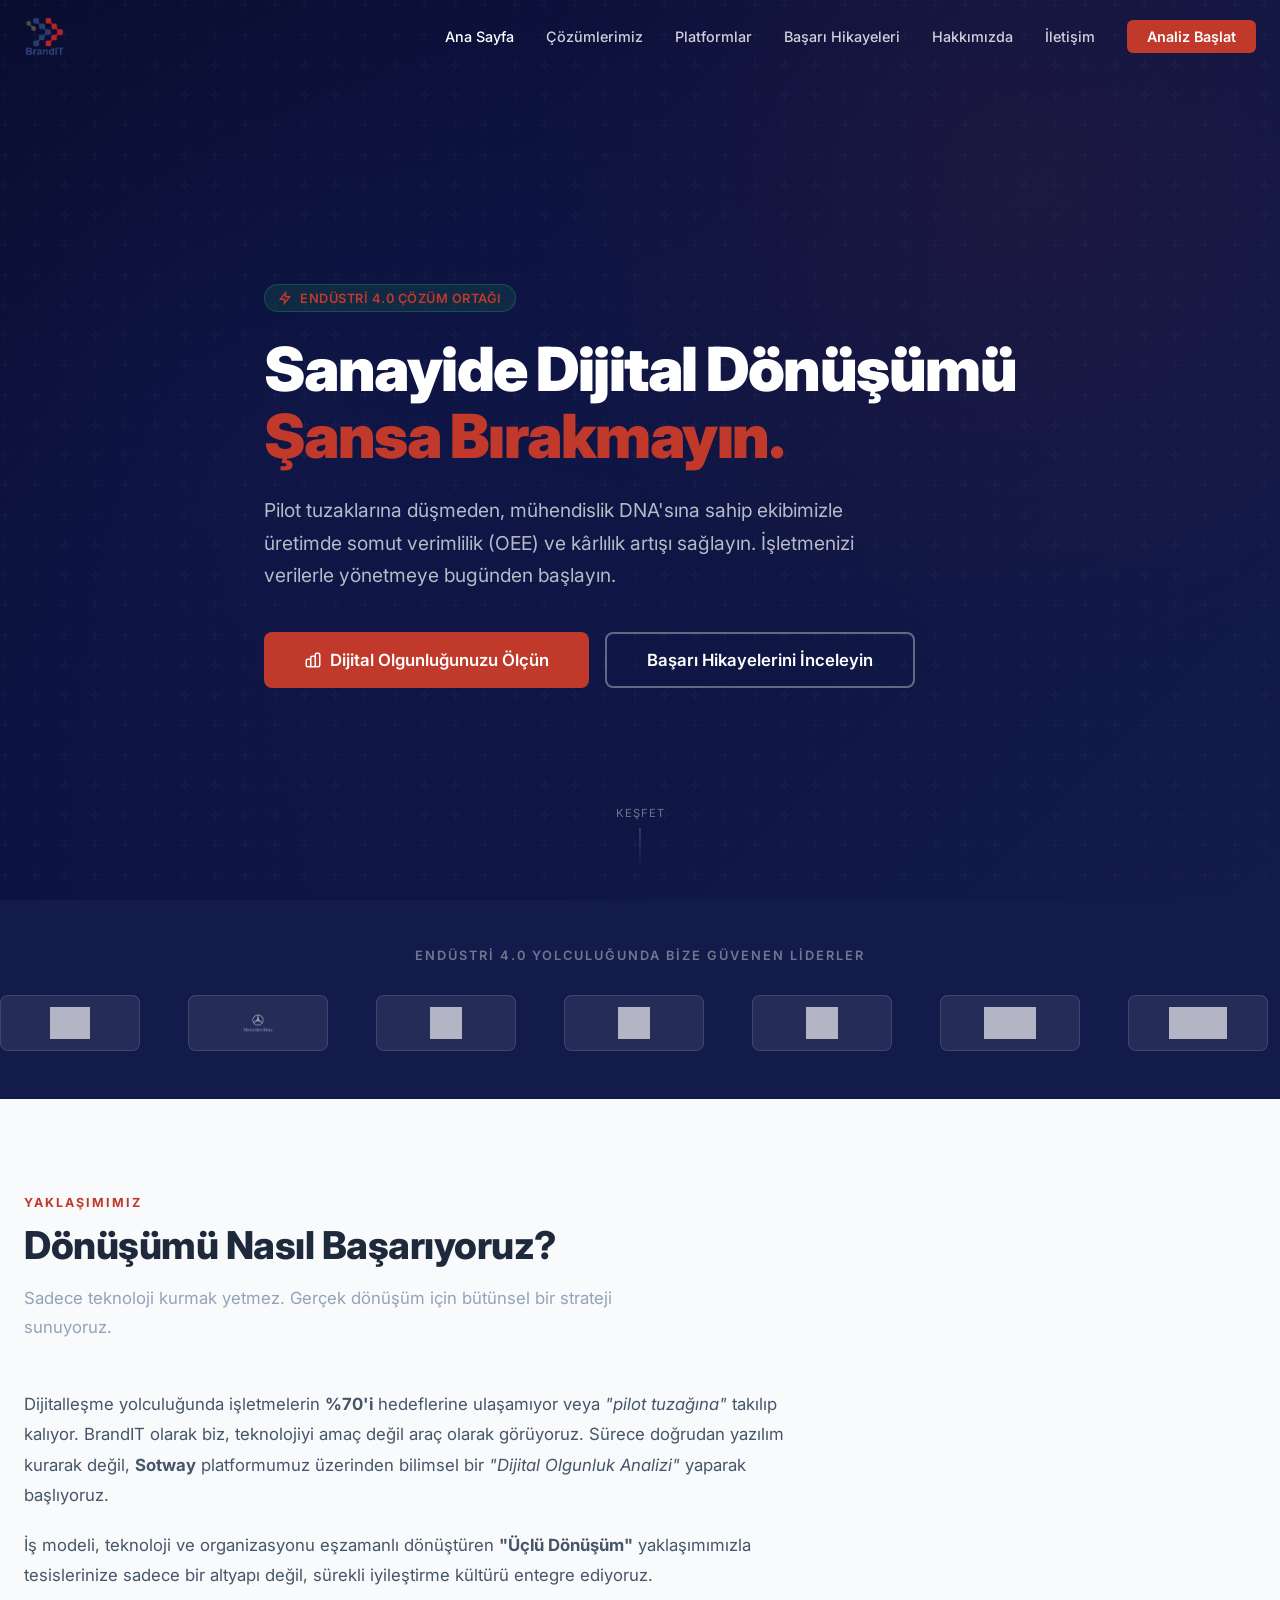
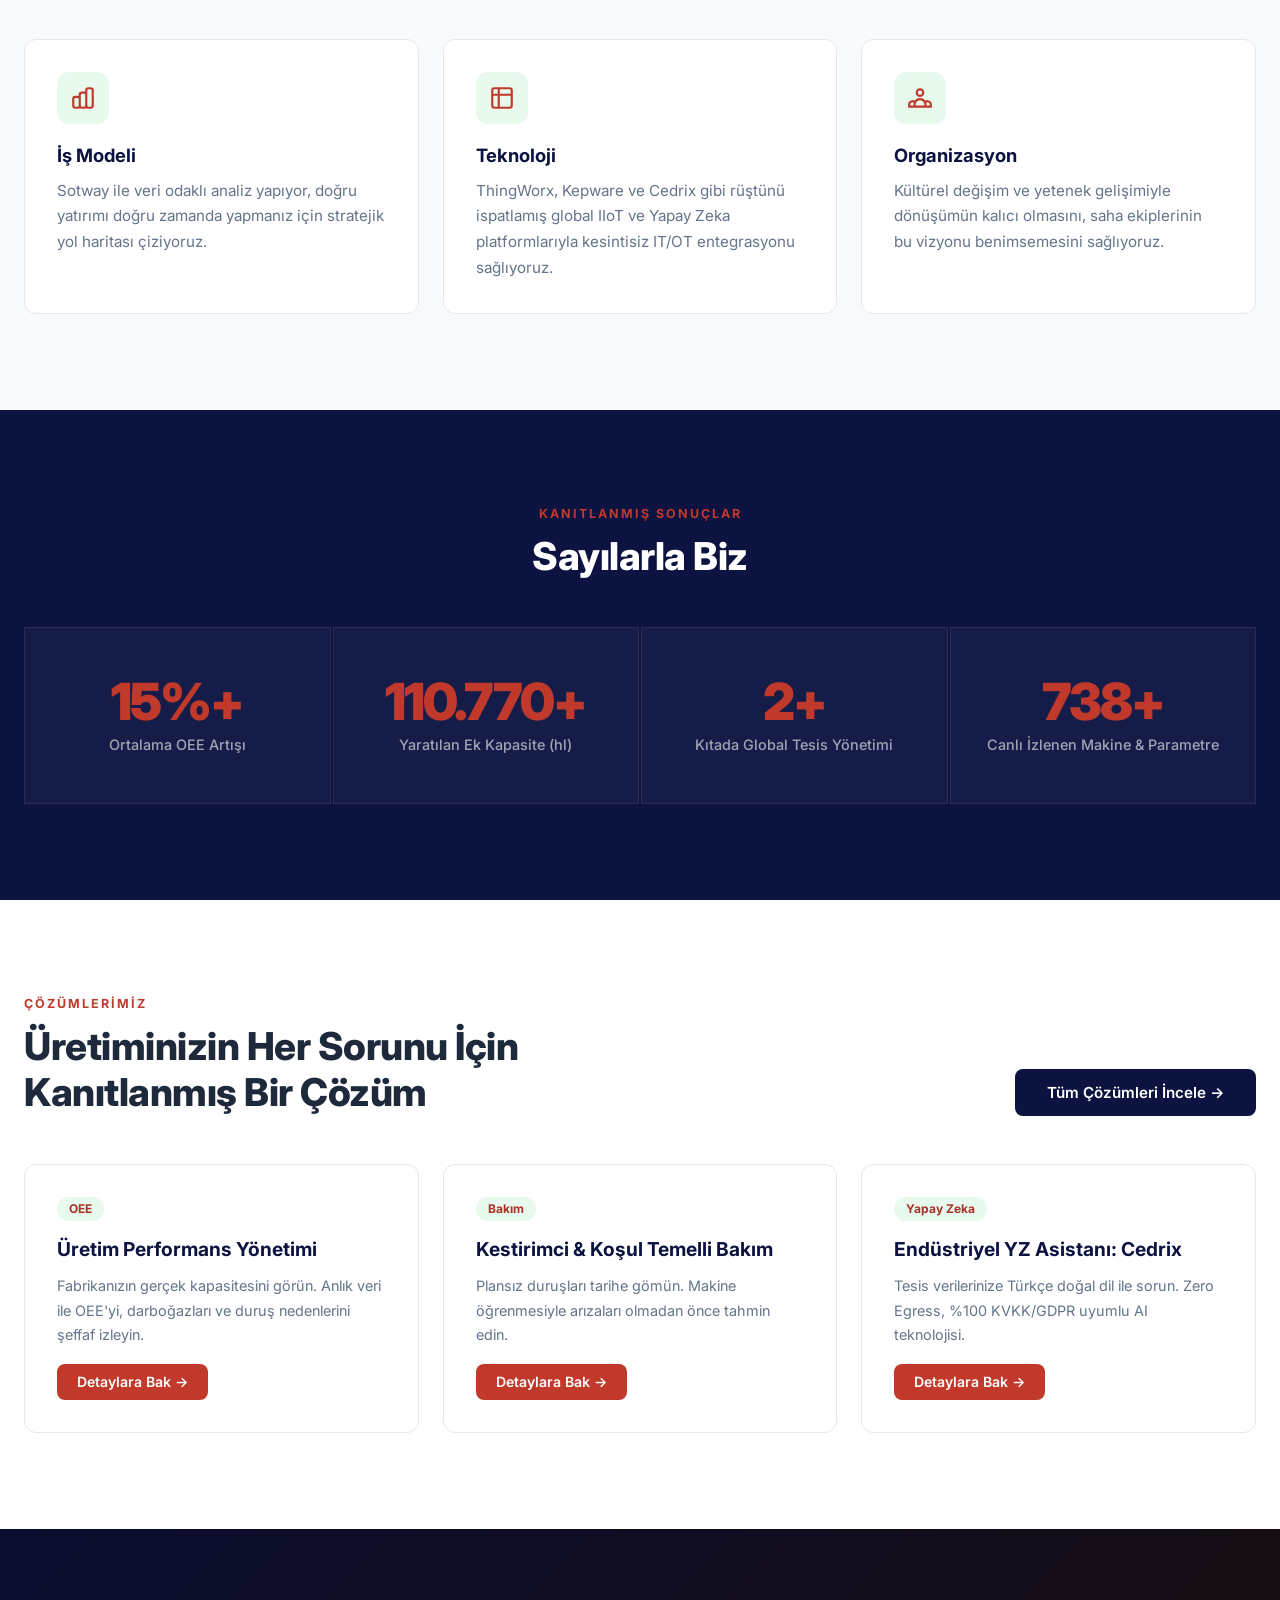
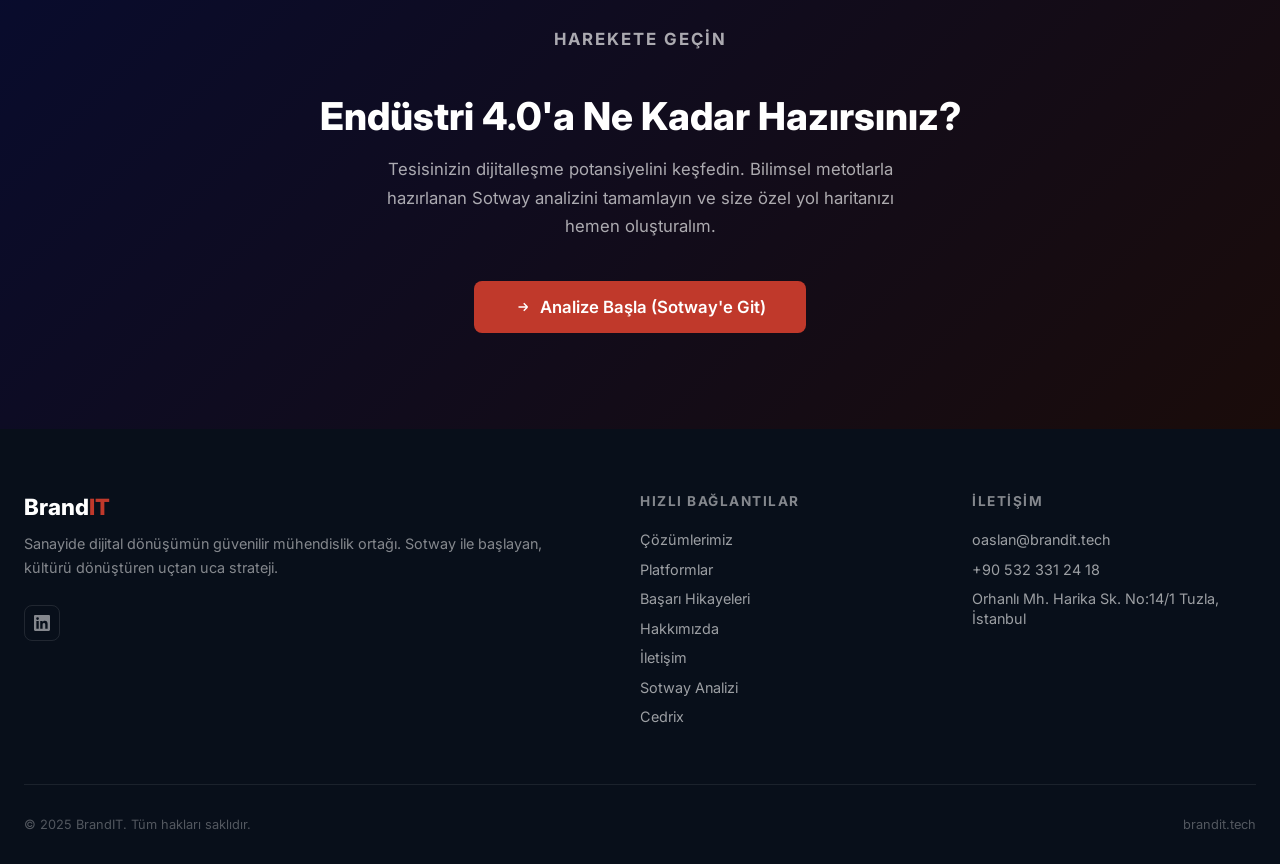
==== commit b0eaa88e: "Add BrandIT logo; label REPG and Seymen with descriptions - BrandIT_Logo.png moved to assets/images/" ====
--- a/index.html
+++ b/index.html
@@ -77,8 +77,8 @@
       <div class="logo-item"><img src="assets/images/logos/cokyasar.jpg" alt="Çokyaşar Holding" /></div>
       <div class="logo-item"><img src="assets/images/logos/federal-mogul.png" alt="Federal Mogul" /></div>
       <div class="logo-item"><img src="assets/images/logos/arfesan.jpg" alt="Arfesan" /></div>
-      <div class="logo-item"><img src="assets/images/logos/seymen.png" alt="Seymen" /></div>
-      <div class="logo-item"><img src="assets/images/logos/repg.png" alt="REPG" /></div>
+      <div class="logo-item"><img src="assets/images/logos/seymen.png" alt="Seymen Enerji" /></div>
+      <div class="logo-item"><img src="assets/images/logos/repg.png" alt="REPG Makine" /></div>
       <!-- Duplicate for seamless loop -->
       <div class="logo-item"><img src="assets/images/logos/tuborg.png" alt="Türk Tuborg" /></div>
       <div class="logo-item"><img src="assets/images/logos/mercedes-benz.png" alt="Mercedes Benz" /></div>
@@ -88,8 +88,8 @@
       <div class="logo-item"><img src="assets/images/logos/cokyasar.jpg" alt="Çokyaşar Holding" /></div>
       <div class="logo-item"><img src="assets/images/logos/federal-mogul.png" alt="Federal Mogul" /></div>
       <div class="logo-item"><img src="assets/images/logos/arfesan.jpg" alt="Arfesan" /></div>
-      <div class="logo-item"><img src="assets/images/logos/seymen.png" alt="Seymen" /></div>
-      <div class="logo-item"><img src="assets/images/logos/repg.png" alt="REPG" /></div>
+      <div class="logo-item"><img src="assets/images/logos/seymen.png" alt="Seymen Enerji" /></div>
+      <div class="logo-item"><img src="assets/images/logos/repg.png" alt="REPG Makine" /></div>
     </div>
   </div>
 </div>
--- a/assets/css/style.css
+++ b/assets/css/style.css
@@ -104,6 +104,9 @@
 .partner-logo-item:hover { box-shadow: 0 4px 20px rgba(0,0,0,.08); }
 .partner-logo-item img { max-height: 36px; max-width: 120px; object-fit: contain; }
 .partner-logo-item span:last-child { font-size: .75rem; font-weight: 600; color: #94A3B8; }
+.ref-logo-item { display: flex; align-items: center; justify-content: center; padding: .4rem .9rem; background: #F8FAFC; border: 1px solid #E2E8F0; border-radius: 6px; height: 44px; min-width: 100px; }
+.ref-logo-item img { max-height: 26px; max-width: 90px; object-fit: contain; filter: grayscale(1); opacity: .6; transition: all .2s; }
+.ref-logo-item:hover img { filter: grayscale(0); opacity: 1; }
 @keyframes logoScroll { from { transform: translateX(0); } to { transform: translateX(-50%); } }
 
 /* ── APPROACH / PILLARS ────────────────────────────────── */
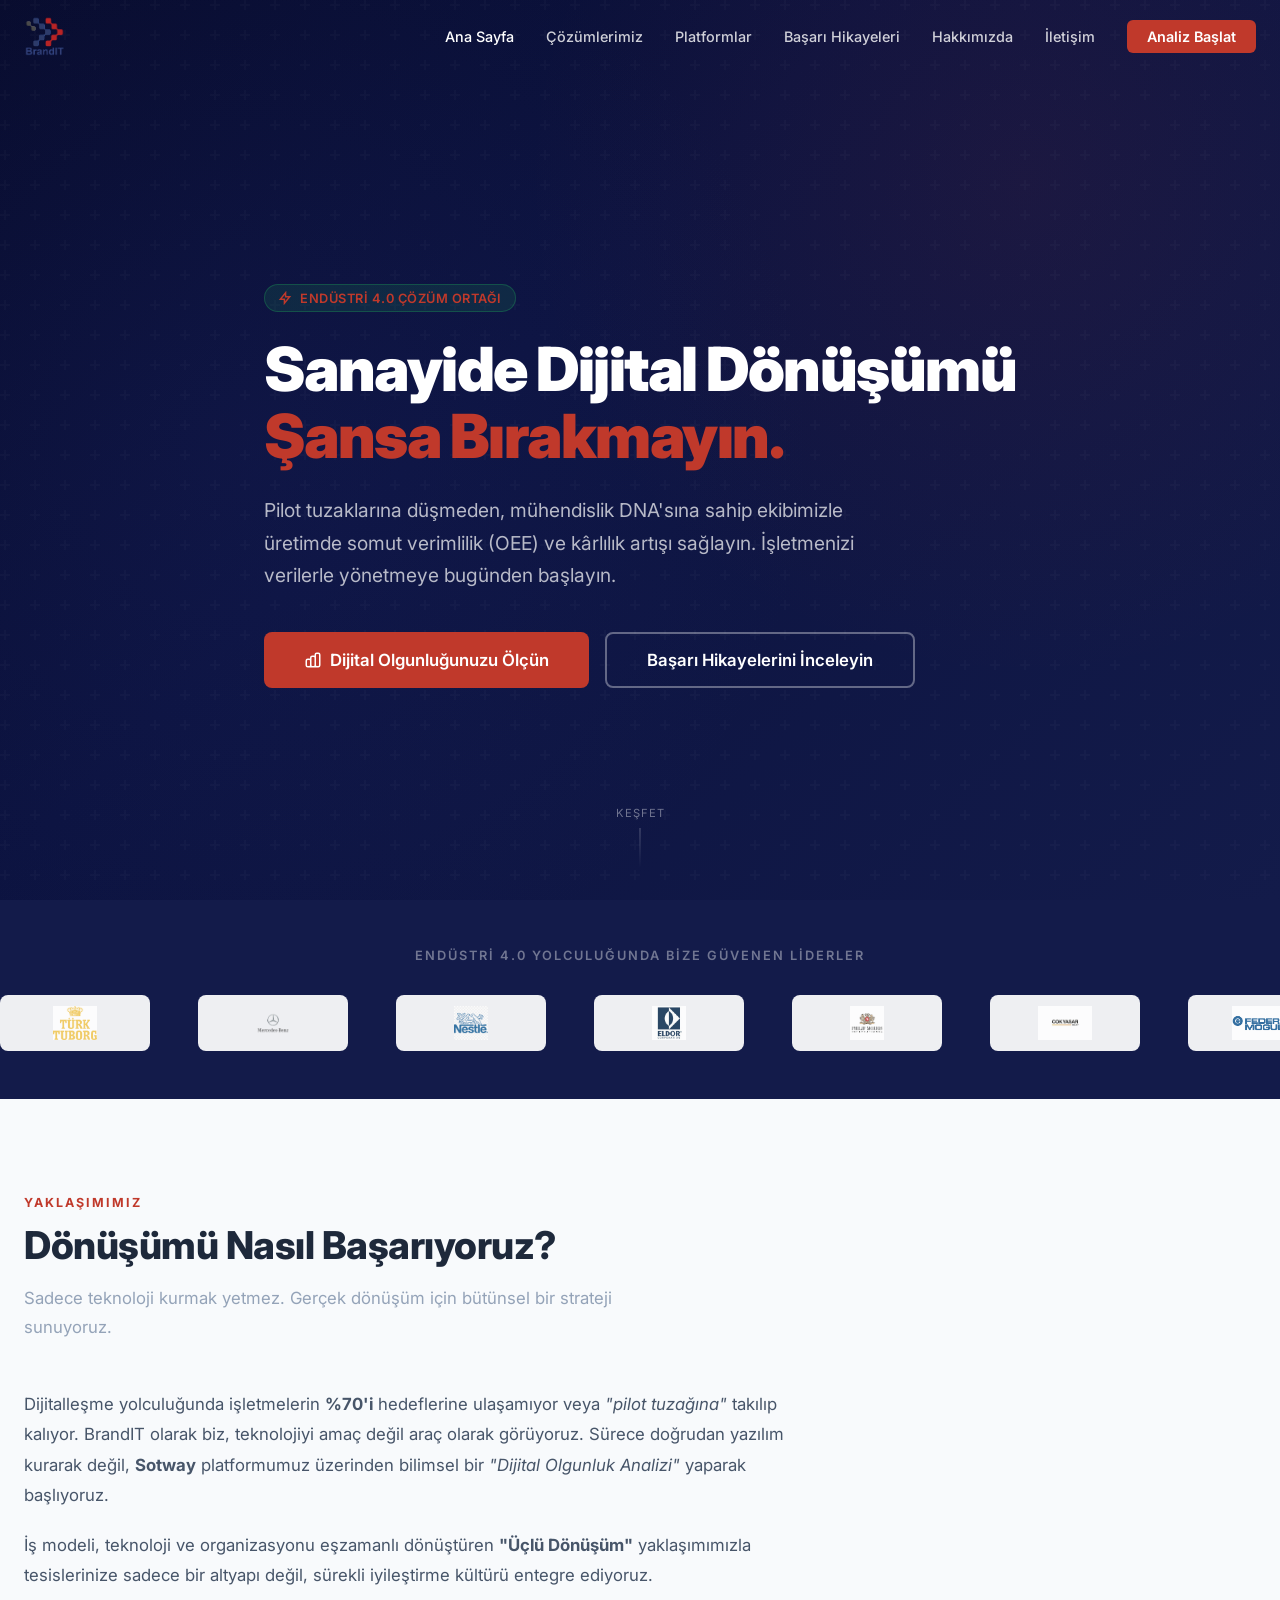
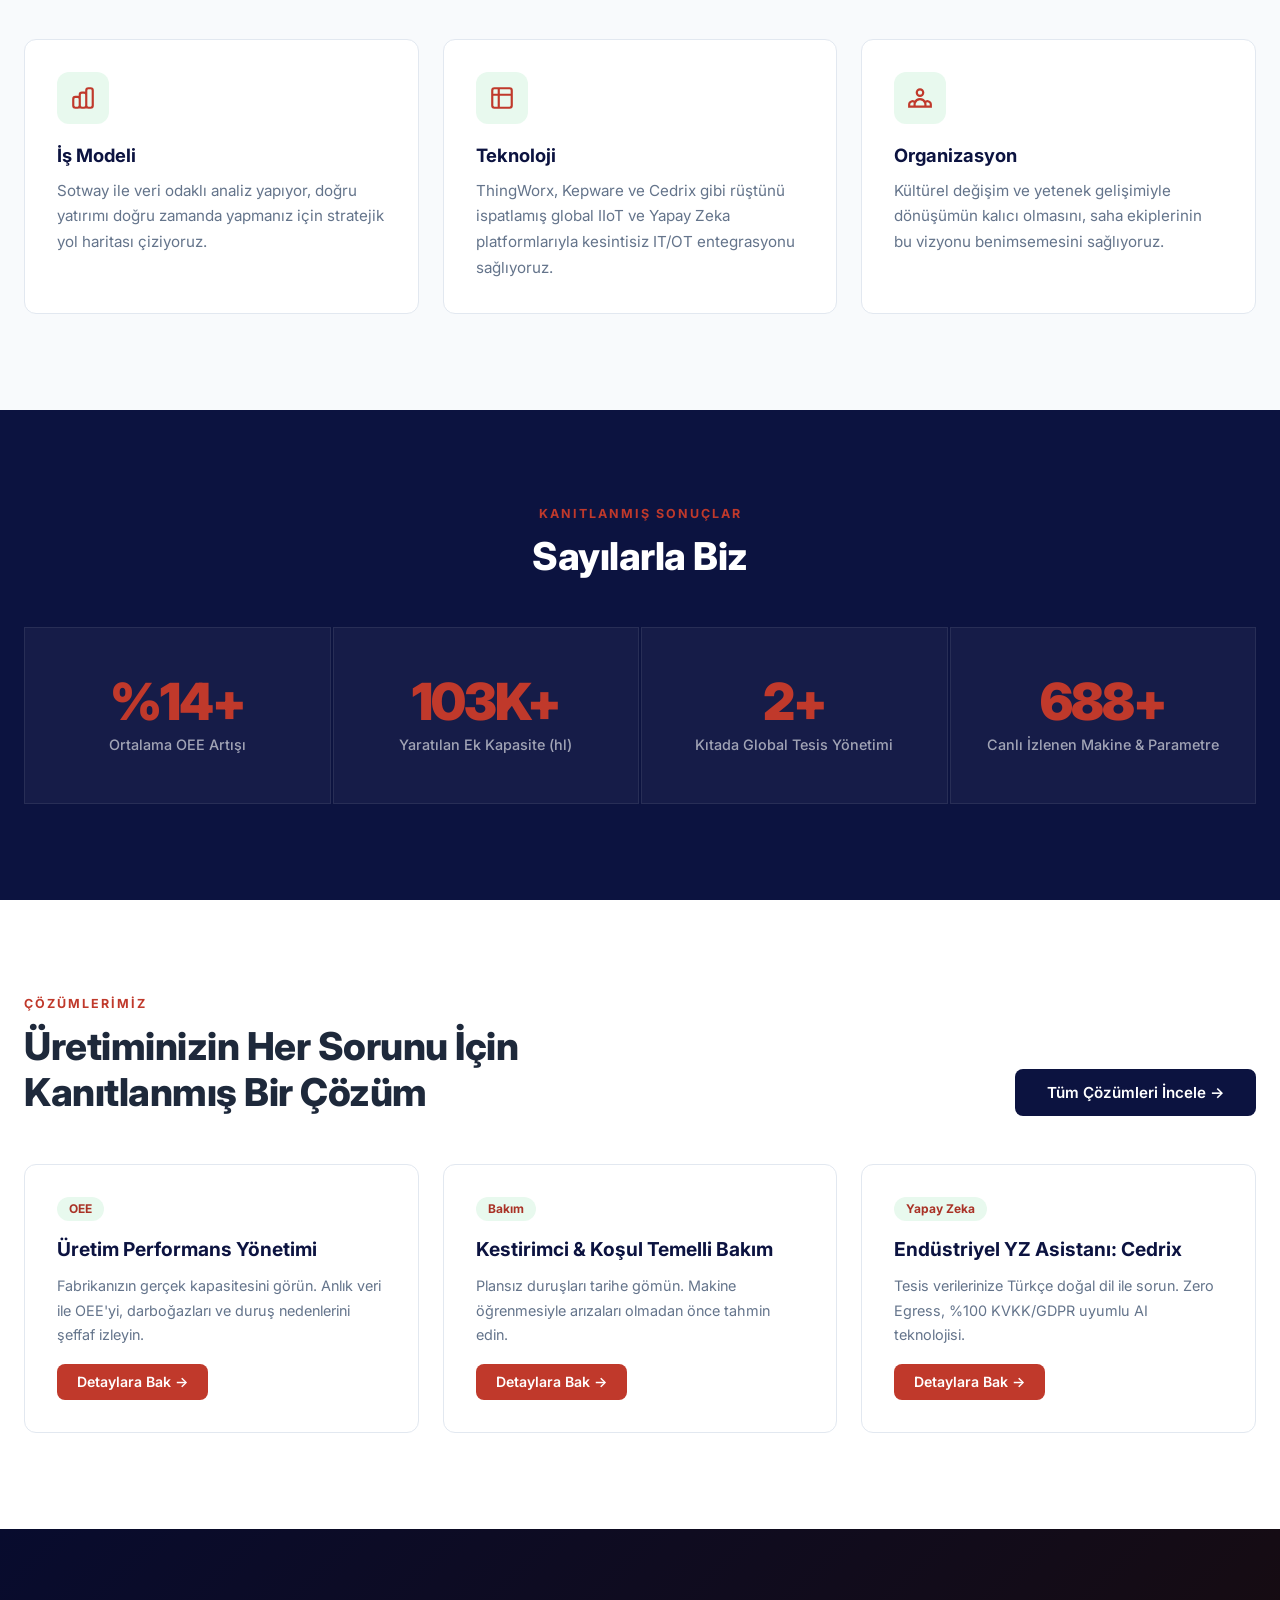
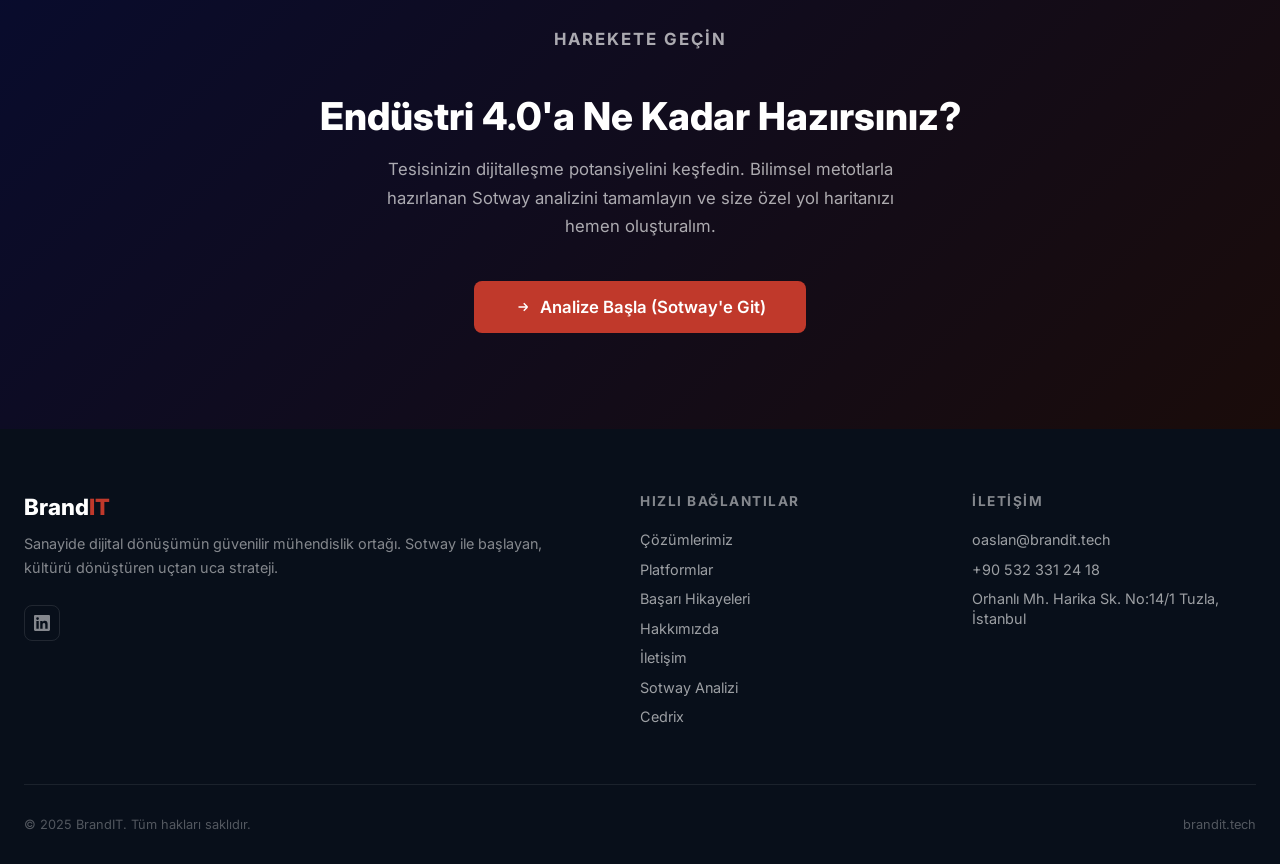
==== commit 8731f33e: "Fix logo carousel visibility and metric counter format Logo items now use white card backgrounds wit" ====
--- a/index.html
+++ b/index.html
@@ -146,19 +146,19 @@
     </div>
     <div class="metrics-grid">
       <div class="metric-item fade-up">
-        <div class="metric-value"><span data-counter data-target="%21+">%21+</span></div>
+        <div class="metric-value"><span data-counter data-target="21" data-prefix="%" data-suffix="+">%21+</span></div>
         <div class="metric-label">Ortalama OEE Artışı</div>
       </div>
       <div class="metric-item fade-up">
-        <div class="metric-value"><span data-counter data-target="150000+">150.000+</span></div>
+        <div class="metric-value"><span data-counter data-target="150" data-suffix="K+">150K+</span></div>
         <div class="metric-label">Yaratılan Ek Kapasite (hl)</div>
       </div>
       <div class="metric-item fade-up">
-        <div class="metric-value"><span data-counter data-target="4+">4+</span></div>
+        <div class="metric-value"><span data-counter data-target="4" data-suffix="+">4+</span></div>
         <div class="metric-label">Kıtada Global Tesis Yönetimi</div>
       </div>
       <div class="metric-item fade-up">
-        <div class="metric-value"><span data-counter data-target="1000+">1000+</span></div>
+        <div class="metric-value"><span data-counter data-target="1000" data-suffix="+">1000+</span></div>
         <div class="metric-label">Canlı İzlenen Makine & Parametre</div>
       </div>
     </div>
--- a/assets/css/style.css
+++ b/assets/css/style.css
@@ -96,10 +96,10 @@
 .logo-track:hover { animation-play-state: paused; }
 .logo-placeholder { display: flex; align-items: center; justify-content: center; height: 48px; min-width: 140px; background: rgba(255,255,255,.06); border: 1px solid rgba(255,255,255,.1); border-radius: 8px; padding: 0 1.5rem; font-size: .8rem; font-weight: 700; color: rgba(255,255,255,.5); letter-spacing: .5px; white-space: nowrap; transition: all .2s; }
 .logo-placeholder:hover { background: rgba(255,255,255,.1); color: rgba(255,255,255,.8); }
-.logo-item { display: flex; align-items: center; justify-content: center; height: 56px; min-width: 140px; background: rgba(255,255,255,.08); border: 1px solid rgba(255,255,255,.12); border-radius: 8px; padding: 0 1.5rem; transition: all .2s; }
-.logo-item:hover { background: rgba(255,255,255,.14); }
-.logo-item img { max-height: 32px; max-width: 120px; width: auto; object-fit: contain; filter: brightness(0) invert(1); opacity: .65; transition: opacity .2s; }
-.logo-item:hover img { opacity: 1; }
+.logo-item { display: flex; align-items: center; justify-content: center; height: 56px; min-width: 150px; background: rgba(255,255,255,.93); border-radius: 8px; padding: 0 1.5rem; transition: all .2s; }
+.logo-item:hover { background: #fff; box-shadow: 0 4px 16px rgba(0,0,0,.15); }
+.logo-item img { max-height: 34px; max-width: 120px; width: auto; object-fit: contain; filter: grayscale(0.25); opacity: .85; transition: all .2s; }
+.logo-item:hover img { filter: grayscale(0); opacity: 1; }
 .partner-logo-item { display: flex; flex-direction: column; align-items: center; justify-content: center; gap: .4rem; padding: 1rem 2rem; background: white; border: 1px solid #E2E8F0; border-radius: 12px; min-width: 140px; height: 90px; transition: box-shadow .2s; }
 .partner-logo-item:hover { box-shadow: 0 4px 20px rgba(0,0,0,.08); }
 .partner-logo-item img { max-height: 36px; max-width: 120px; object-fit: contain; }
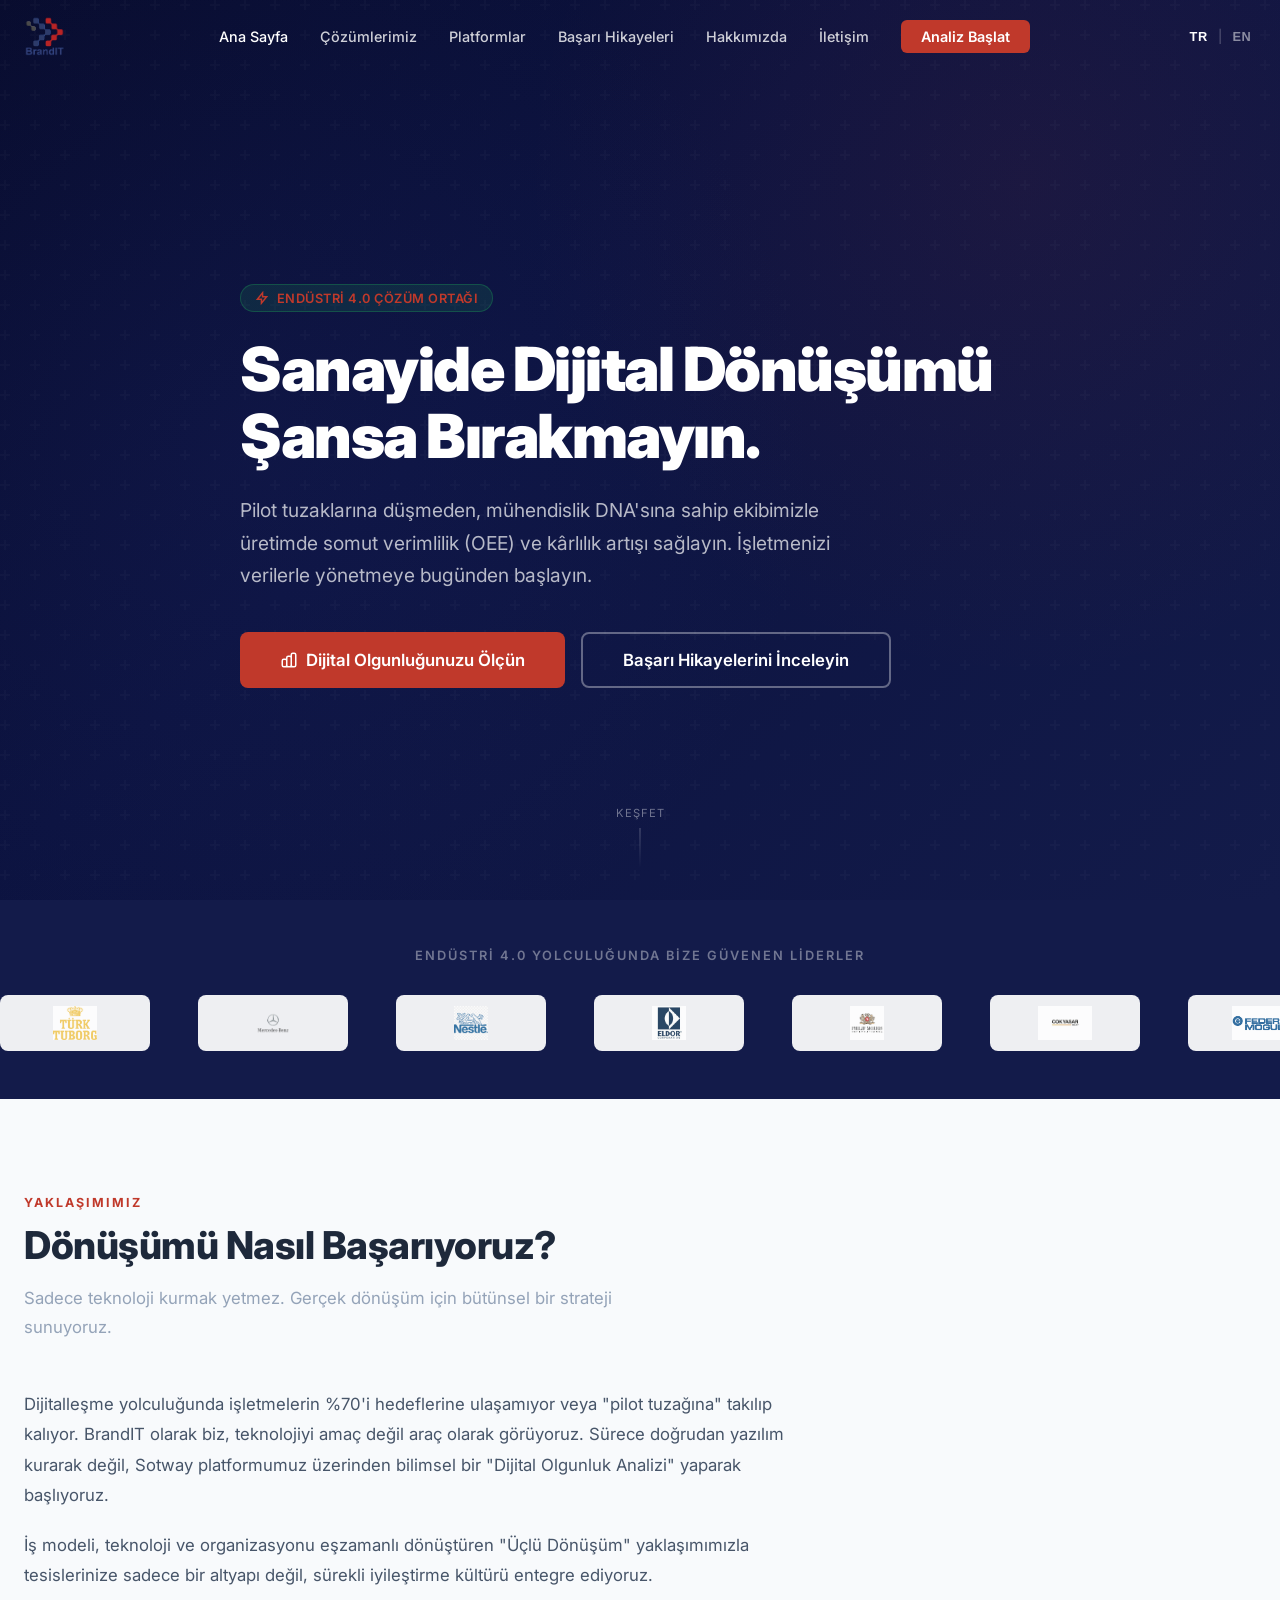
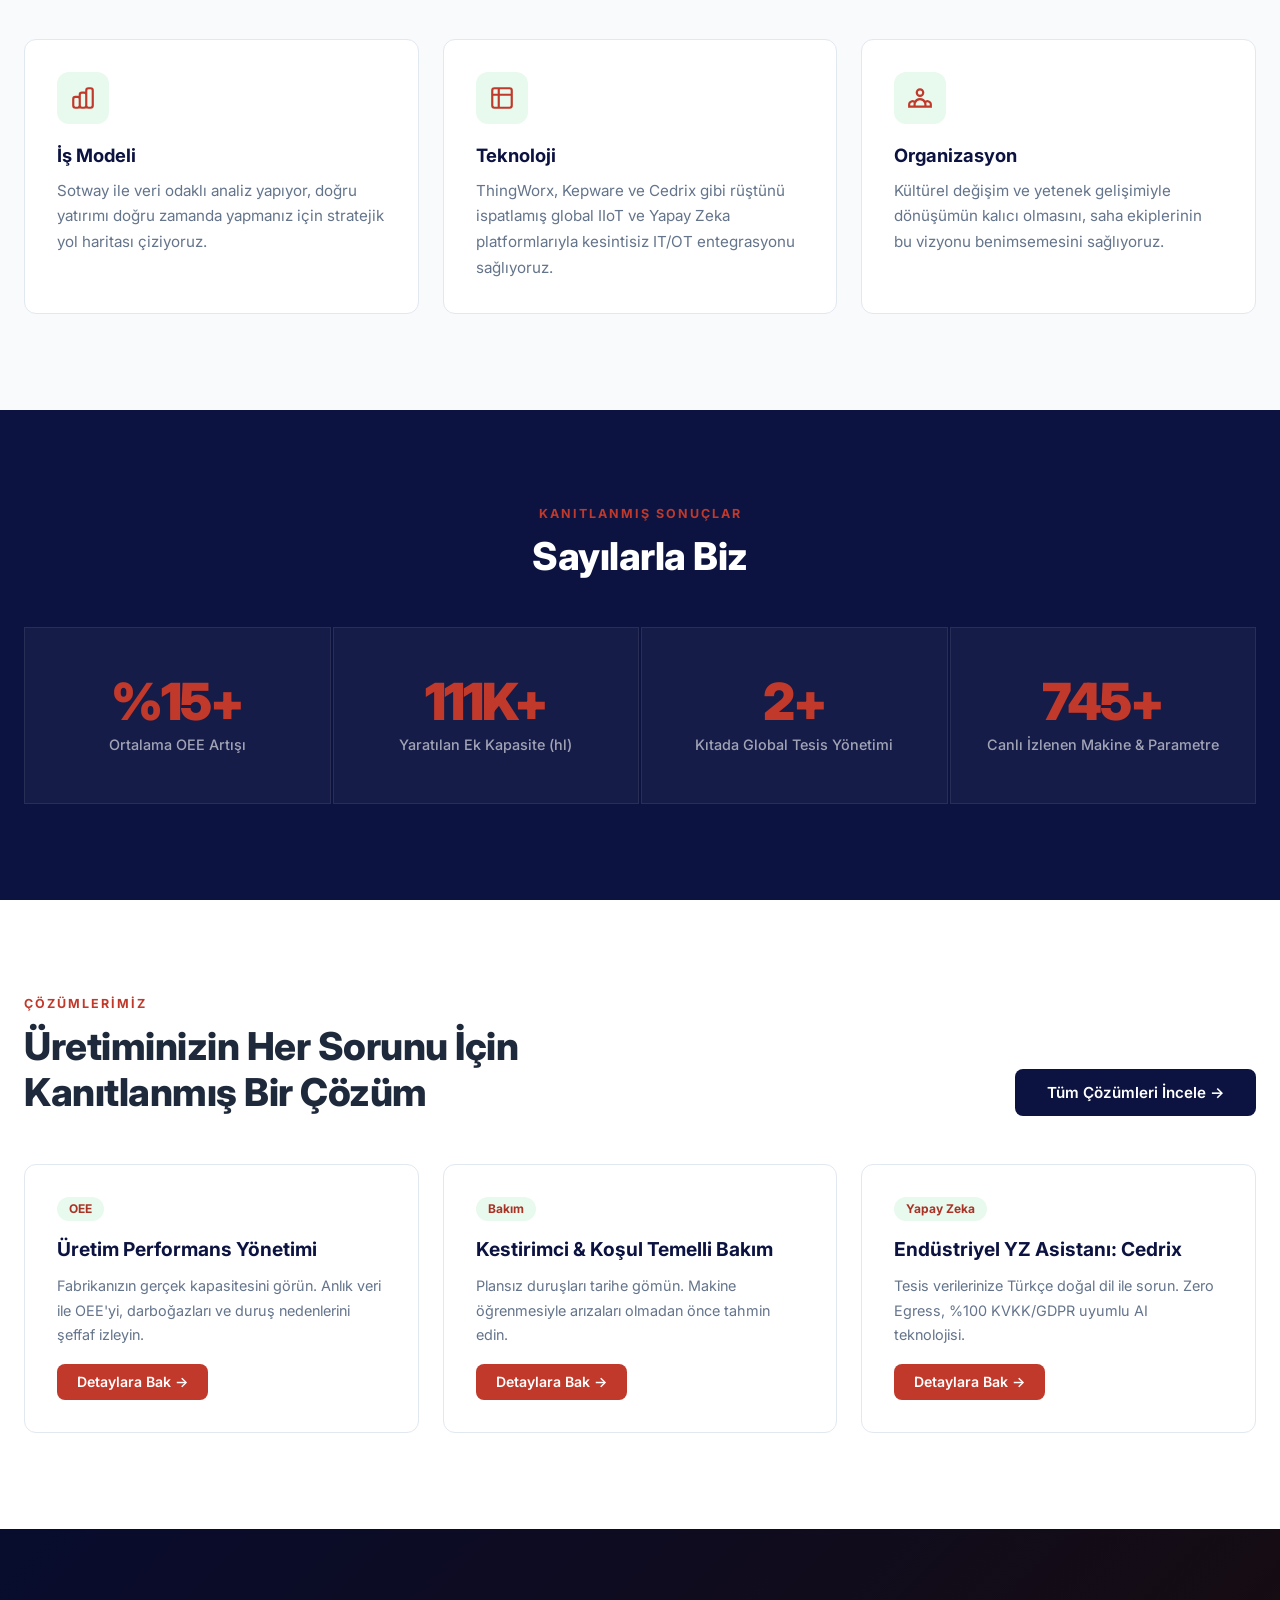
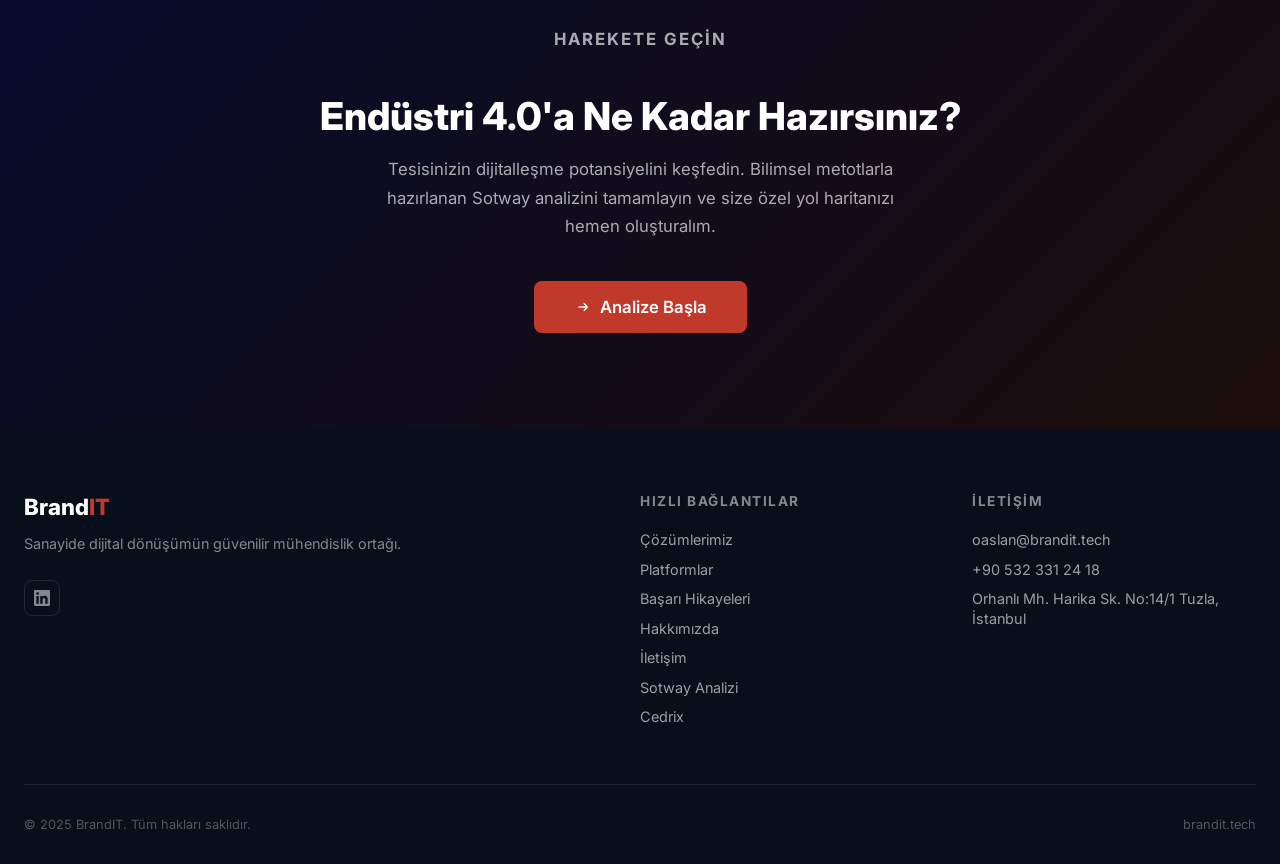
==== commit 6636d1e2: "Add TR/EN language toggle to all pages Lang toggle buttons in desktop and mobile nav, data-i18n attr" ====
--- a/index.html
+++ b/index.html
@@ -14,14 +14,19 @@
   <div class="nav-inner">
     <a href="index.html" class="nav-logo"><img src="assets/images/logos/brandit-logo.png" alt="BrandIT" class="nav-logo-img" onerror="this.style.display='none';this.parentElement.querySelector('.nav-logo-fallback').style.display='block'" /><span class="nav-logo-fallback" style="display:none;">Brand<span style="color:var(--brand-red)">IT</span></span></a>
     <ul class="nav-links">
-      <li><a href="index.html" class="active">Ana Sayfa</a></li>
-      <li><a href="solutions.html">Çözümlerimiz</a></li>
-      <li><a href="platforms.html">Platformlar</a></li>
-      <li><a href="cases.html">Başarı Hikayeleri</a></li>
-      <li><a href="about.html">Hakkımızda</a></li>
-      <li><a href="contact.html">İletişim</a></li>
-      <li><a href="https://www.sotway.com" target="_blank" class="nav-cta">Analiz Başlat</a></li>
+      <li><a href="index.html" class="active" data-i18n="nav_home">Ana Sayfa</a></li>
+      <li><a href="solutions.html" data-i18n="nav_solutions">Çözümlerimiz</a></li>
+      <li><a href="platforms.html" data-i18n="nav_platforms">Platformlar</a></li>
+      <li><a href="cases.html" data-i18n="nav_cases">Başarı Hikayeleri</a></li>
+      <li><a href="about.html" data-i18n="nav_about">Hakkımızda</a></li>
+      <li><a href="contact.html" data-i18n="nav_contact">İletişim</a></li>
+      <li><a href="https://www.sotway.com" target="_blank" class="nav-cta" data-i18n="nav_cta">Analiz Başlat</a></li>
     </ul>
+    <div class="lang-toggle">
+      <button class="lang-btn active" data-lang="tr">TR</button>
+      <span>|</span>
+      <button class="lang-btn" data-lang="en">EN</button>
+    </div>
     <div class="nav-toggle" aria-label="Menüyü aç">
       <span></span><span></span><span></span>
     </div>
@@ -30,13 +35,18 @@
 
 <!-- MOBILE NAV -->
 <div class="mobile-nav">
-  <a href="index.html">Ana Sayfa</a>
-  <a href="solutions.html">Çözümlerimiz</a>
-  <a href="platforms.html">Platformlar</a>
-  <a href="cases.html">Başarı Hikayeleri</a>
-  <a href="about.html">Hakkımızda</a>
-  <a href="contact.html">İletişim</a>
-  <a href="https://www.sotway.com" target="_blank" class="nav-cta" style="width:fit-content;margin-top:.5rem;">Analiz Başlat</a>
+  <a href="index.html" data-i18n="nav_home">Ana Sayfa</a>
+  <a href="solutions.html" data-i18n="nav_solutions">Çözümlerimiz</a>
+  <a href="platforms.html" data-i18n="nav_platforms">Platformlar</a>
+  <a href="cases.html" data-i18n="nav_cases">Başarı Hikayeleri</a>
+  <a href="about.html" data-i18n="nav_about">Hakkımızda</a>
+  <a href="contact.html" data-i18n="nav_contact">İletişim</a>
+  <a href="https://www.sotway.com" target="_blank" class="nav-cta" style="width:fit-content;margin-top:.5rem;" data-i18n="nav_cta">Analiz Başlat</a>
+  <div class="lang-toggle" style="margin-top:1rem;">
+    <button class="lang-btn active" data-lang="tr">TR</button>
+    <span style="color:rgba(255,255,255,.4)">|</span>
+    <button class="lang-btn" data-lang="en">EN</button>
+  </div>
 </div>
 
 <!-- HERO -->
@@ -46,14 +56,14 @@
       <svg width="14" height="14" fill="none" viewBox="0 0 24 24" stroke="currentColor" stroke-width="2.5"><path d="M13 10V3L4 14h7v7l9-11h-7z"/></svg>
       Endüstri 4.0 Çözüm Ortağı
     </div>
-    <h1>Sanayide Dijital Dönüşümü<br><em>Şansa Bırakmayın.</em></h1>
-    <p>Pilot tuzaklarına düşmeden, mühendislik DNA'sına sahip ekibimizle üretimde somut verimlilik (OEE) ve kârlılık artışı sağlayın. İşletmenizi verilerle yönetmeye bugünden başlayın.</p>
+    <h1 data-i18n="hero_title">Sanayide Dijital Dönüşümü<br><em>Şansa Bırakmayın.</em></h1>
+    <p data-i18n="hero_sub">Pilot tuzaklarına düşmeden, mühendislik DNA'sına sahip ekibimizle üretimde somut verimlilik (OEE) ve kârlılık artışı sağlayın. İşletmenizi verilerle yönetmeye bugünden başlayın.</p>
     <div class="hero-btns">
       <a href="https://www.sotway.com" target="_blank" class="btn btn-primary btn-lg">
         <svg width="18" height="18" fill="none" viewBox="0 0 24 24" stroke="currentColor" stroke-width="2"><path d="M9 19v-6a2 2 0 00-2-2H5a2 2 0 00-2 2v6a2 2 0 002 2h2a2 2 0 002-2zm0 0V9a2 2 0 012-2h2a2 2 0 012 2v10m-6 0a2 2 0 002 2h2a2 2 0 002-2m0 0V5a2 2 0 012-2h2a2 2 0 012 2v14a2 2 0 01-2 2h-2a2 2 0 01-2-2z"/></svg>
-        Dijital Olgunluğunuzu Ölçün
+        <span data-i18n="hero_btn1">Dijital Olgunluğunuzu Ölçün</span>
       </a>
-      <a href="cases.html" class="btn btn-outline btn-lg">
+      <a href="cases.html" class="btn btn-outline btn-lg" data-i18n="hero_btn2">
         Başarı Hikayelerini İnceleyin
       </a>
     </div>
@@ -65,7 +75,7 @@
 
 <!-- TRUST STRIP -->
 <div class="trust-strip">
-  <p class="trust-label">Endüstri 4.0 Yolculuğunda Bize Güvenen Liderler</p>
+  <p class="trust-label" data-i18n="trust_title">Endüstri 4.0 Yolculuğunda Bize Güvenen Liderler</p>
   <div class="logo-track-wrap">
     <div class="logo-track">
       <!-- Original set -->
@@ -99,14 +109,14 @@
   <div class="container">
     <div class="fade-up">
       <p class="section-label">Yaklaşımımız</p>
-      <h2 class="section-title">Dönüşümü Nasıl Başarıyoruz?</h2>
-      <p class="section-sub">Sadece teknoloji kurmak yetmez. Gerçek dönüşüm için bütünsel bir strateji sunuyoruz.</p>
+      <h2 class="section-title" data-i18n="approach_title">Dönüşümü Nasıl Başarıyoruz?</h2>
+      <p class="section-sub" data-i18n="approach_sub">Sadece teknoloji kurmak yetmez. Gerçek dönüşüm için bütünsel bir strateji sunuyoruz.</p>
     </div>
     <div style="max-width:760px;margin-bottom:3rem;" class="fade-up">
-      <p style="font-size:1.05rem;color:#475569;line-height:1.8;margin-bottom:1.25rem;">
+      <p style="font-size:1.05rem;color:#475569;line-height:1.8;margin-bottom:1.25rem;" data-i18n="approach_body">
         Dijitalleşme yolculuğunda işletmelerin <strong>%70'i</strong> hedeflerine ulaşamıyor veya <em>"pilot tuzağına"</em> takılıp kalıyor. BrandIT olarak biz, teknolojiyi amaç değil araç olarak görüyoruz. Sürece doğrudan yazılım kurarak değil, <strong>Sotway</strong> platformumuz üzerinden bilimsel bir <em>"Dijital Olgunluk Analizi"</em> yaparak başlıyoruz.
       </p>
-      <p style="font-size:1.05rem;color:#475569;line-height:1.8;">
+      <p style="font-size:1.05rem;color:#475569;line-height:1.8;" data-i18n="approach_body2">
         İş modeli, teknoloji ve organizasyonu eşzamanlı dönüştüren <strong>"Üçlü Dönüşüm"</strong> yaklaşımımızla tesislerinize sadece bir altyapı değil, sürekli iyileştirme kültürü entegre ediyoruz.
       </p>
     </div>
@@ -116,22 +126,22 @@
         <div class="pillar-icon">
           <svg width="26" height="26" fill="none" viewBox="0 0 24 24" stroke="currentColor" stroke-width="2"><path d="M9 19v-6a2 2 0 00-2-2H5a2 2 0 00-2 2v6a2 2 0 002 2h2a2 2 0 002-2zm0 0V9a2 2 0 012-2h2a2 2 0 012 2v10m-6 0a2 2 0 002 2h2a2 2 0 002-2m0 0V5a2 2 0 012-2h2a2 2 0 012 2v14a2 2 0 01-2 2h-2a2 2 0 01-2-2z"/></svg>
         </div>
-        <h3>İş Modeli</h3>
-        <p>Sotway ile veri odaklı analiz yapıyor, doğru yatırımı doğru zamanda yapmanız için stratejik yol haritası çiziyoruz.</p>
+        <h3 data-i18n="pillar1_title">İş Modeli</h3>
+        <p data-i18n="pillar1_body">Sotway ile veri odaklı analiz yapıyor, doğru yatırımı doğru zamanda yapmanız için stratejik yol haritası çiziyoruz.</p>
       </div>
       <div class="pillar-card fade-up">
         <div class="pillar-icon">
           <svg width="26" height="26" fill="none" viewBox="0 0 24 24" stroke="currentColor" stroke-width="2"><path d="M9 3H5a2 2 0 00-2 2v4m6-6h10a2 2 0 012 2v4M9 3v18m0 0h10a2 2 0 002-2V9M9 21H5a2 2 0 01-2-2V9m0 0h18"/></svg>
         </div>
-        <h3>Teknoloji</h3>
-        <p>ThingWorx, Kepware ve Cedrix gibi rüştünü ispatlamış global IIoT ve Yapay Zeka platformlarıyla kesintisiz IT/OT entegrasyonu sağlıyoruz.</p>
+        <h3 data-i18n="pillar2_title">Teknoloji</h3>
+        <p data-i18n="pillar2_body">ThingWorx, Kepware ve Cedrix gibi rüştünü ispatlamış global IIoT ve Yapay Zeka platformlarıyla kesintisiz IT/OT entegrasyonu sağlıyoruz.</p>
       </div>
       <div class="pillar-card fade-up">
         <div class="pillar-icon">
           <svg width="26" height="26" fill="none" viewBox="0 0 24 24" stroke="currentColor" stroke-width="2"><path d="M17 20h5v-2a3 3 0 00-5.356-1.857M17 20H7m10 0v-2c0-.656-.126-1.283-.356-1.857M7 20H2v-2a3 3 0 015.356-1.857M7 20v-2c0-.656.126-1.283.356-1.857m0 0a5.002 5.002 0 019.288 0M15 7a3 3 0 11-6 0 3 3 0 016 0z"/></svg>
         </div>
-        <h3>Organizasyon</h3>
-        <p>Kültürel değişim ve yetenek gelişimiyle dönüşümün kalıcı olmasını, saha ekiplerinin bu vizyonu benimsemesini sağlıyoruz.</p>
+        <h3 data-i18n="pillar3_title">Organizasyon</h3>
+        <p data-i18n="pillar3_body">Kültürel değişim ve yetenek gelişimiyle dönüşümün kalıcı olmasını, saha ekiplerinin bu vizyonu benimsemesini sağlıyoruz.</p>
       </div>
     </div>
   </div>
@@ -142,24 +152,24 @@
   <div class="container">
     <div class="text-center fade-up" style="margin-bottom:3rem;">
       <p class="section-label">Kanıtlanmış Sonuçlar</p>
-      <h2 class="section-title">Sayılarla Biz</h2>
+      <h2 class="section-title" data-i18n="metrics_title">Sayılarla Biz</h2>
     </div>
     <div class="metrics-grid">
       <div class="metric-item fade-up">
         <div class="metric-value"><span data-counter data-target="21" data-prefix="%" data-suffix="+">%21+</span></div>
-        <div class="metric-label">Ortalama OEE Artışı</div>
+        <div class="metric-label" data-i18n="metric1_label">Ortalama OEE Artışı</div>
       </div>
       <div class="metric-item fade-up">
         <div class="metric-value"><span data-counter data-target="150" data-suffix="K+">150K+</span></div>
-        <div class="metric-label">Yaratılan Ek Kapasite (hl)</div>
+        <div class="metric-label" data-i18n="metric2_label">Yaratılan Ek Kapasite (hl)</div>
       </div>
       <div class="metric-item fade-up">
         <div class="metric-value"><span data-counter data-target="4" data-suffix="+">4+</span></div>
-        <div class="metric-label">Kıtada Global Tesis Yönetimi</div>
+        <div class="metric-label" data-i18n="metric3_label">Kıtada Global Tesis Yönetimi</div>
       </div>
       <div class="metric-item fade-up">
         <div class="metric-value"><span data-counter data-target="1000" data-suffix="+">1000+</span></div>
-        <div class="metric-label">Canlı İzlenen Makine & Parametre</div>
+        <div class="metric-label" data-i18n="metric4_label">Canlı İzlenen Makine & Parametre</div>
       </div>
     </div>
   </div>
@@ -208,11 +218,11 @@
 <section class="cta-section">
   <div class="container fade-up">
     <p class="section-label" style="text-align:center;">Harekete Geçin</p>
-    <h2>Endüstri 4.0'a Ne Kadar Hazırsınız?</h2>
-    <p>Tesisinizin dijitalleşme potansiyelini keşfedin. Bilimsel metotlarla hazırlanan Sotway analizini tamamlayın ve size özel yol haritanızı hemen oluşturalım.</p>
+    <h2 data-i18n="cta_title">Endüstri 4.0'a Ne Kadar Hazırsınız?</h2>
+    <p data-i18n="cta_body">Tesisinizin dijitalleşme potansiyelini keşfedin. Bilimsel metotlarla hazırlanan Sotway analizini tamamlayın ve size özel yol haritanızı hemen oluşturalım.</p>
     <a href="https://www.sotway.com" target="_blank" class="btn btn-primary btn-lg">
       <svg width="18" height="18" fill="none" viewBox="0 0 24 24" stroke="currentColor" stroke-width="2"><path d="M13 7l5 5m0 0l-5 5m5-5H6"/></svg>
-      Analize Başla (Sotway'e Git)
+      <span data-i18n="cta_btn">Analize Başla</span>
     </a>
   </div>
 </section>
@@ -222,7 +232,7 @@
   <div class="footer-grid">
     <div>
       <div class="footer-logo">Brand<span>IT</span></div>
-      <p>Sanayide dijital dönüşümün güvenilir mühendislik ortağı. Sotway ile başlayan, kültürü dönüştüren uçtan uca strateji.</p>
+      <p data-i18n="footer_desc">Sanayide dijital dönüşümün güvenilir mühendislik ortağı. Sotway ile başlayan, kültürü dönüştüren uçtan uca strateji.</p>
       <div class="footer-social" style="margin-top:1.5rem;">
         <a href="https://www.linkedin.com/company/brandit" target="_blank" title="LinkedIn">
           <svg width="16" height="16" fill="currentColor" viewBox="0 0 24 24"><path d="M20.447 20.452h-3.554v-5.569c0-1.328-.027-3.037-1.852-3.037-1.853 0-2.136 1.445-2.136 2.939v5.667H9.351V9h3.414v1.561h.046c.477-.9 1.637-1.85 3.37-1.85 3.601 0 4.267 2.37 4.267 5.455v6.286zM5.337 7.433a2.062 2.062 0 01-2.063-2.065 2.064 2.064 0 112.063 2.065zm1.782 13.019H3.555V9h3.564v11.452zM22.225 0H1.771C.792 0 0 .774 0 1.729v20.542C0 23.227.792 24 1.771 24h20.451C23.2 24 24 23.227 24 22.271V1.729C24 .774 23.2 0 22.222 0h.003z"/></svg>
@@ -230,7 +240,7 @@
       </div>
     </div>
     <div class="footer-col">
-      <h4>Hızlı Bağlantılar</h4>
+      <h4 data-i18n="footer_quick">Hızlı Bağlantılar</h4>
       <ul>
         <li><a href="solutions.html">Çözümlerimiz</a></li>
         <li><a href="platforms.html">Platformlar</a></li>
@@ -242,7 +252,7 @@
       </ul>
     </div>
     <div class="footer-col">
-      <h4>İletişim</h4>
+      <h4 data-i18n="footer_contact_title">İletişim</h4>
       <ul>
         <li><a href="mailto:oaslan@brandit.tech">oaslan@brandit.tech</a></li>
         <li><a href="tel:+905323312418">+90 532 331 24 18</a></li>
@@ -256,6 +266,7 @@
   </div>
 </footer>
 
+<script src="assets/js/i18n.js"></script>
 <script src="assets/js/main.js"></script>
 </body>
 </html>
--- a/assets/css/style.css
+++ b/assets/css/style.css
@@ -35,6 +35,11 @@
 .nav-cta:hover { background: var(--green-d) !important; }
 .nav-toggle { display: none; flex-direction: column; gap: 5px; cursor: pointer; padding: 4px; }
 .nav-toggle span { display: block; width: 24px; height: 2px; background: var(--white); border-radius: 2px; transition: all .3s; }
+.lang-toggle { display:flex; align-items:center; gap:.35rem; font-size:.8rem; }
+.lang-toggle span { color:rgba(255,255,255,.3); }
+.lang-btn { background:none; border:none; cursor:pointer; font-size:.8rem; font-weight:700; color:rgba(255,255,255,.5); padding:.2rem .3rem; transition:color .2s; letter-spacing:.5px; }
+.lang-btn.active { color:#fff; }
+.lang-btn:hover { color:#fff; }
 
 /* ── HERO ──────────────────────────────────────────────── */
 .hero {
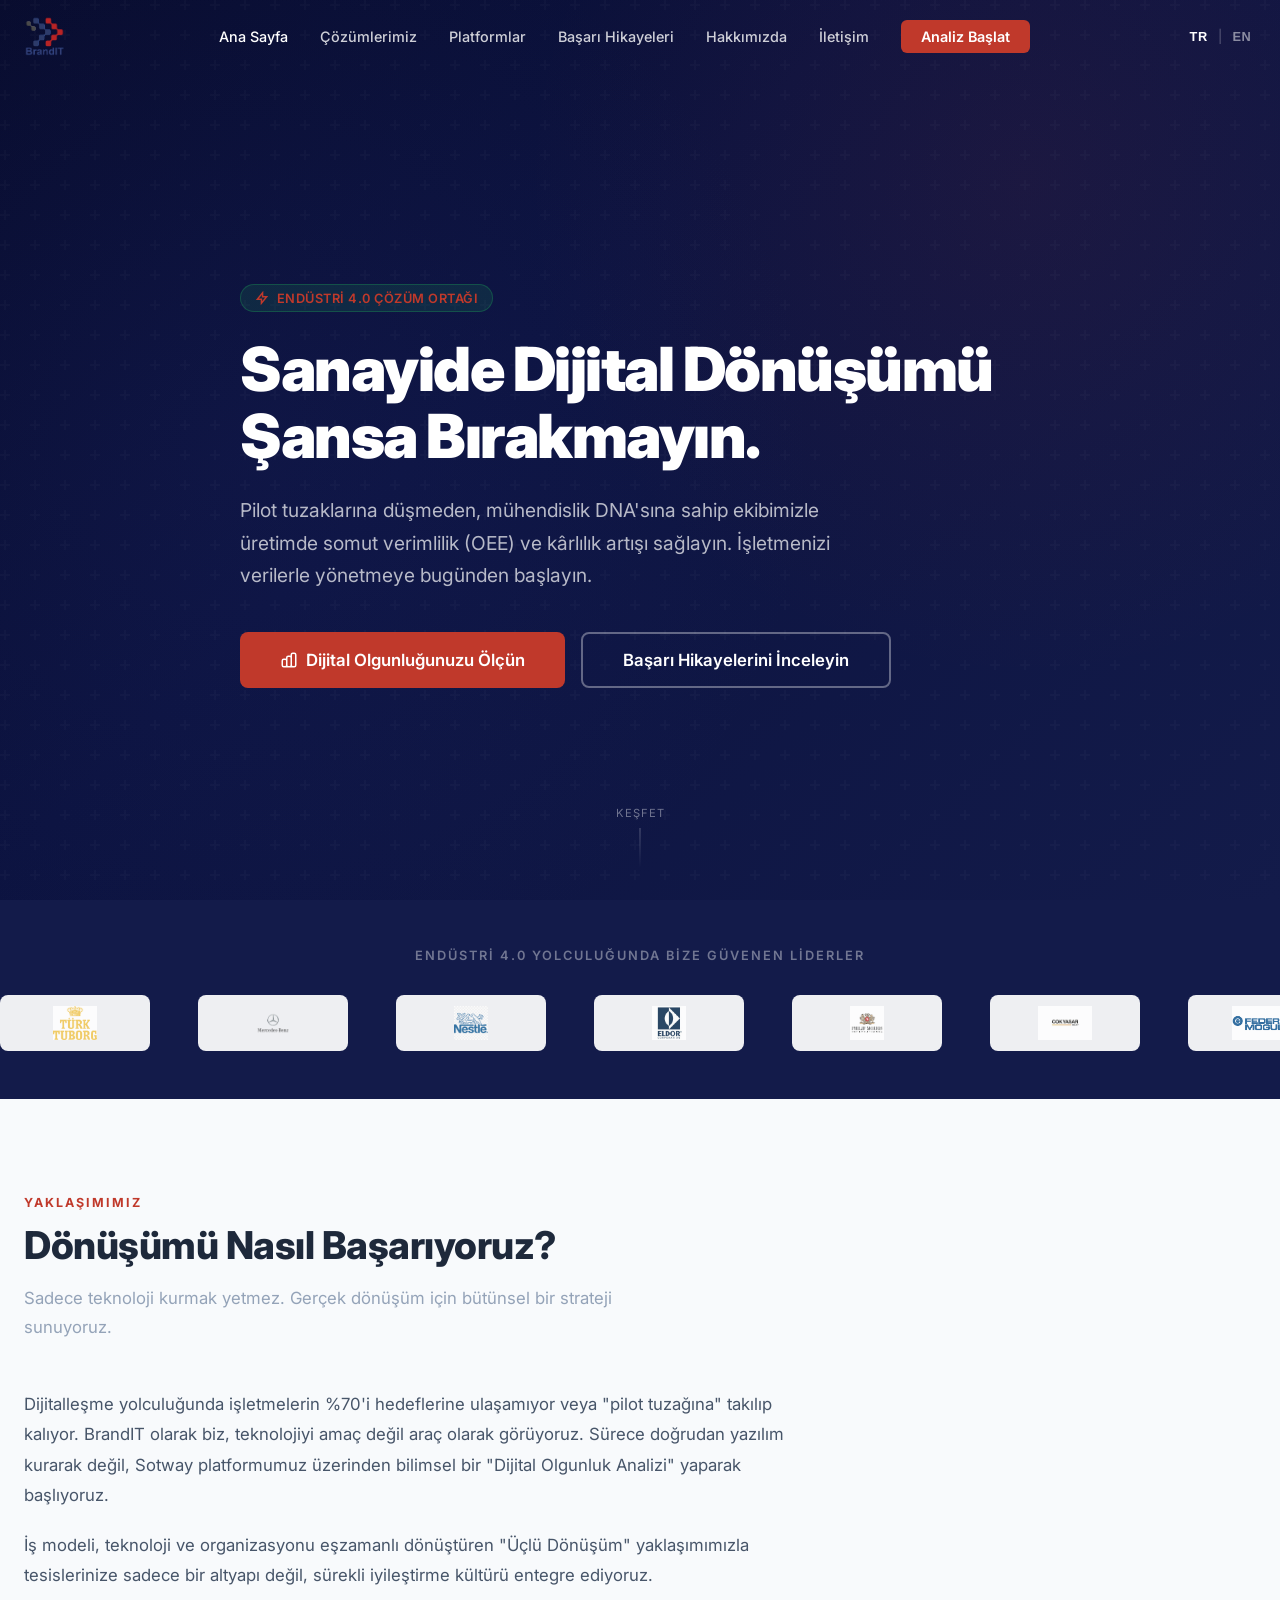
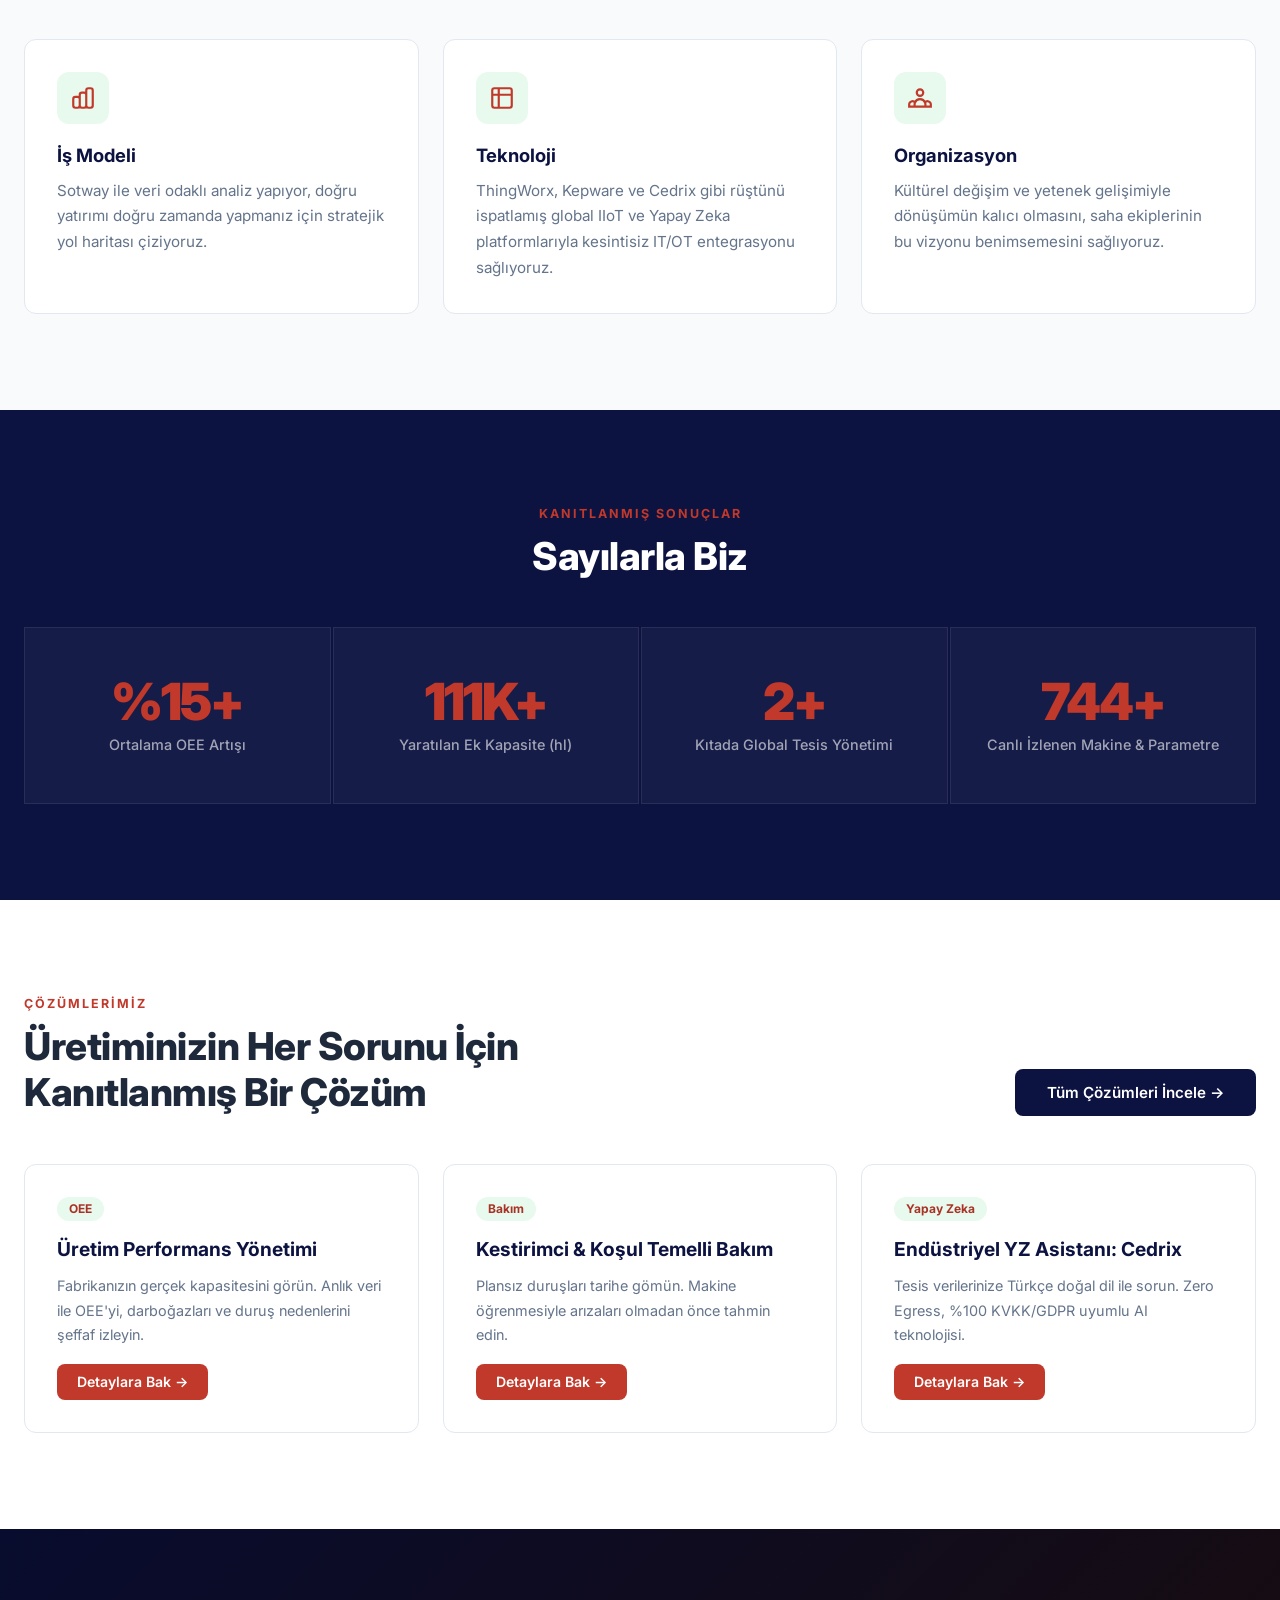
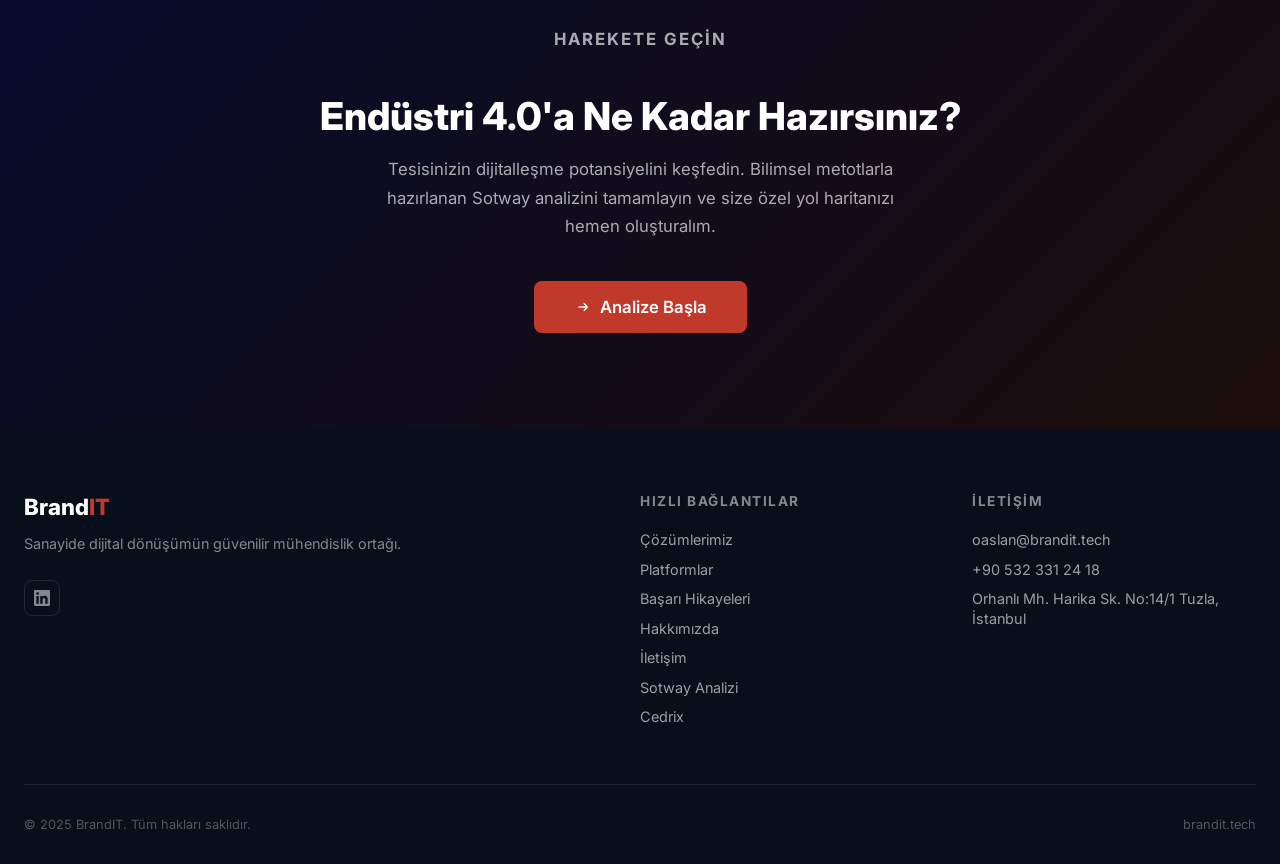
==== commit 1181d015: "Fix all missing data-i18n attributes across all 6 pages Section labels, hero badge, scroll indicator" ====
--- a/index.html
+++ b/index.html
@@ -54,7 +54,7 @@
   <div class="hero-content">
     <div class="hero-badge">
       <svg width="14" height="14" fill="none" viewBox="0 0 24 24" stroke="currentColor" stroke-width="2.5"><path d="M13 10V3L4 14h7v7l9-11h-7z"/></svg>
-      Endüstri 4.0 Çözüm Ortağı
+      <span data-i18n="hero_badge">Endüstri 4.0 Çözüm Ortağı</span>
     </div>
     <h1 data-i18n="hero_title">Sanayide Dijital Dönüşümü<br><em>Şansa Bırakmayın.</em></h1>
     <p data-i18n="hero_sub">Pilot tuzaklarına düşmeden, mühendislik DNA'sına sahip ekibimizle üretimde somut verimlilik (OEE) ve kârlılık artışı sağlayın. İşletmenizi verilerle yönetmeye bugünden başlayın.</p>
@@ -69,7 +69,7 @@
     </div>
   </div>
   <div class="scroll-indicator">
-    <span style="font-size:.7rem;letter-spacing:1px;">KEŞFET</span>
+    <span style="font-size:.7rem;letter-spacing:1px;" data-i18n="hero_scroll">KEŞFET</span>
   </div>
 </section>
 
@@ -108,7 +108,7 @@
 <section class="section section-light">
   <div class="container">
     <div class="fade-up">
-      <p class="section-label">Yaklaşımımız</p>
+      <p class="section-label" data-i18n="section_approach">Yaklaşımımız</p>
       <h2 class="section-title" data-i18n="approach_title">Dönüşümü Nasıl Başarıyoruz?</h2>
       <p class="section-sub" data-i18n="approach_sub">Sadece teknoloji kurmak yetmez. Gerçek dönüşüm için bütünsel bir strateji sunuyoruz.</p>
     </div>
@@ -151,7 +151,7 @@
 <section class="section section-dark">
   <div class="container">
     <div class="text-center fade-up" style="margin-bottom:3rem;">
-      <p class="section-label">Kanıtlanmış Sonuçlar</p>
+      <p class="section-label" data-i18n="section_results">Kanıtlanmış Sonuçlar</p>
       <h2 class="section-title" data-i18n="metrics_title">Sayılarla Biz</h2>
     </div>
     <div class="metrics-grid">
@@ -180,34 +180,34 @@
   <div class="container">
     <div class="fade-up" style="display:flex;justify-content:space-between;align-items:flex-end;flex-wrap:wrap;gap:1rem;margin-bottom:3rem;">
       <div>
-        <p class="section-label">Çözümlerimiz</p>
-        <h2 class="section-title mb-0">Üretiminizin Her Sorunu İçin<br>Kanıtlanmış Bir Çözüm</h2>
-      </div>
-      <a href="solutions.html" class="btn btn-dark">Tüm Çözümleri İncele →</a>
+        <p class="section-label" data-i18n="section_solutions_label">Çözümlerimiz</p>
+        <h2 class="section-title mb-0" data-i18n-html="solutions_teaser_title">Üretiminizin Her Sorunu İçin<br>Kanıtlanmış Bir Çözüm</h2>
+      </div>
+      <a href="solutions.html" class="btn btn-dark" data-i18n="solutions_teaser_btn">Tüm Çözümleri İncele →</a>
     </div>
     <div class="solutions-grid">
       <div class="card fade-up">
         <div class="card-body">
-          <span class="card-tag">OEE</span>
-          <h3>Üretim Performans Yönetimi</h3>
-          <p>Fabrikanızın gerçek kapasitesini görün. Anlık veri ile OEE'yi, darboğazları ve duruş nedenlerini şeffaf izleyin.</p>
-          <a href="solutions.html#oee" class="btn btn-primary" style="padding:.6rem 1.25rem;font-size:.88rem;">Detaylara Bak →</a>
+          <span class="card-tag" data-i18n="teaser_oee_tag">OEE</span>
+          <h3 data-i18n="teaser_oee_title">Üretim Performans Yönetimi</h3>
+          <p data-i18n="teaser_oee_body">Fabrikanızın gerçek kapasitesini görün. Anlık veri ile OEE'yi, darboğazları ve duruş nedenlerini şeffaf izleyin.</p>
+          <a href="solutions.html#oee" class="btn btn-primary" style="padding:.6rem 1.25rem;font-size:.88rem;" data-i18n="teaser_btn">Detaylara Bak →</a>
         </div>
       </div>
       <div class="card fade-up">
         <div class="card-body">
-          <span class="card-tag">Bakım</span>
-          <h3>Kestirimci & Koşul Temelli Bakım</h3>
-          <p>Plansız duruşları tarihe gömün. Makine öğrenmesiyle arızaları olmadan önce tahmin edin.</p>
-          <a href="solutions.html#maintenance" class="btn btn-primary" style="padding:.6rem 1.25rem;font-size:.88rem;">Detaylara Bak →</a>
+          <span class="card-tag" data-i18n="teaser_maint_tag">Bakım</span>
+          <h3 data-i18n="teaser_maint_title">Kestirimci & Koşul Temelli Bakım</h3>
+          <p data-i18n="teaser_maint_body">Plansız duruşları tarihe gömün. Makine öğrenmesiyle arızaları olmadan önce tahmin edin.</p>
+          <a href="solutions.html#maintenance" class="btn btn-primary" style="padding:.6rem 1.25rem;font-size:.88rem;" data-i18n="teaser_btn">Detaylara Bak →</a>
         </div>
       </div>
       <div class="card fade-up">
         <div class="card-body">
-          <span class="card-tag">Yapay Zeka</span>
-          <h3>Endüstriyel YZ Asistanı: Cedrix</h3>
-          <p>Tesis verilerinize Türkçe doğal dil ile sorun. Zero Egress, %100 KVKK/GDPR uyumlu AI teknolojisi.</p>
-          <a href="solutions.html#cedrix" class="btn btn-primary" style="padding:.6rem 1.25rem;font-size:.88rem;">Detaylara Bak →</a>
+          <span class="card-tag" data-i18n="teaser_ai_tag">Yapay Zeka</span>
+          <h3 data-i18n="teaser_ai_title">Endüstriyel YZ Asistanı: Cedrix</h3>
+          <p data-i18n="teaser_ai_body">Tesis verilerinize Türkçe doğal dil ile sorun. Zero Egress, %100 KVKK/GDPR uyumlu AI teknolojisi.</p>
+          <a href="solutions.html#cedrix" class="btn btn-primary" style="padding:.6rem 1.25rem;font-size:.88rem;" data-i18n="teaser_btn">Detaylara Bak →</a>
         </div>
       </div>
     </div>
@@ -217,7 +217,7 @@
 <!-- PRE-FOOTER CTA -->
 <section class="cta-section">
   <div class="container fade-up">
-    <p class="section-label" style="text-align:center;">Harekete Geçin</p>
+    <p class="section-label" style="text-align:center;" data-i18n="section_cta">Harekete Geçin</p>
     <h2 data-i18n="cta_title">Endüstri 4.0'a Ne Kadar Hazırsınız?</h2>
     <p data-i18n="cta_body">Tesisinizin dijitalleşme potansiyelini keşfedin. Bilimsel metotlarla hazırlanan Sotway analizini tamamlayın ve size özel yol haritanızı hemen oluşturalım.</p>
     <a href="https://www.sotway.com" target="_blank" class="btn btn-primary btn-lg">
@@ -242,12 +242,12 @@
     <div class="footer-col">
       <h4 data-i18n="footer_quick">Hızlı Bağlantılar</h4>
       <ul>
-        <li><a href="solutions.html">Çözümlerimiz</a></li>
-        <li><a href="platforms.html">Platformlar</a></li>
-        <li><a href="cases.html">Başarı Hikayeleri</a></li>
-        <li><a href="about.html">Hakkımızda</a></li>
-        <li><a href="contact.html">İletişim</a></li>
-        <li><a href="https://www.sotway.com" target="_blank">Sotway Analizi</a></li>
+        <li><a href="solutions.html" data-i18n="footer_link_solutions">Çözümlerimiz</a></li>
+        <li><a href="platforms.html" data-i18n="footer_link_platforms">Platformlar</a></li>
+        <li><a href="cases.html" data-i18n="footer_link_cases">Başarı Hikayeleri</a></li>
+        <li><a href="about.html" data-i18n="footer_link_about">Hakkımızda</a></li>
+        <li><a href="contact.html" data-i18n="footer_link_contact">İletişim</a></li>
+        <li><a href="https://www.sotway.com" target="_blank" data-i18n="footer_link_sotway">Sotway Analizi</a></li>
         <li><a href="https://www.cedrix.io" target="_blank">Cedrix</a></li>
       </ul>
     </div>
@@ -261,7 +261,7 @@
     </div>
   </div>
   <div class="footer-bottom">
-    <span>© 2025 BrandIT. Tüm hakları saklıdır.</span>
+    <span data-i18n="footer_copyright">© 2025 BrandIT. Tüm hakları saklıdır.</span>
     <span>brandit.tech</span>
   </div>
 </footer>
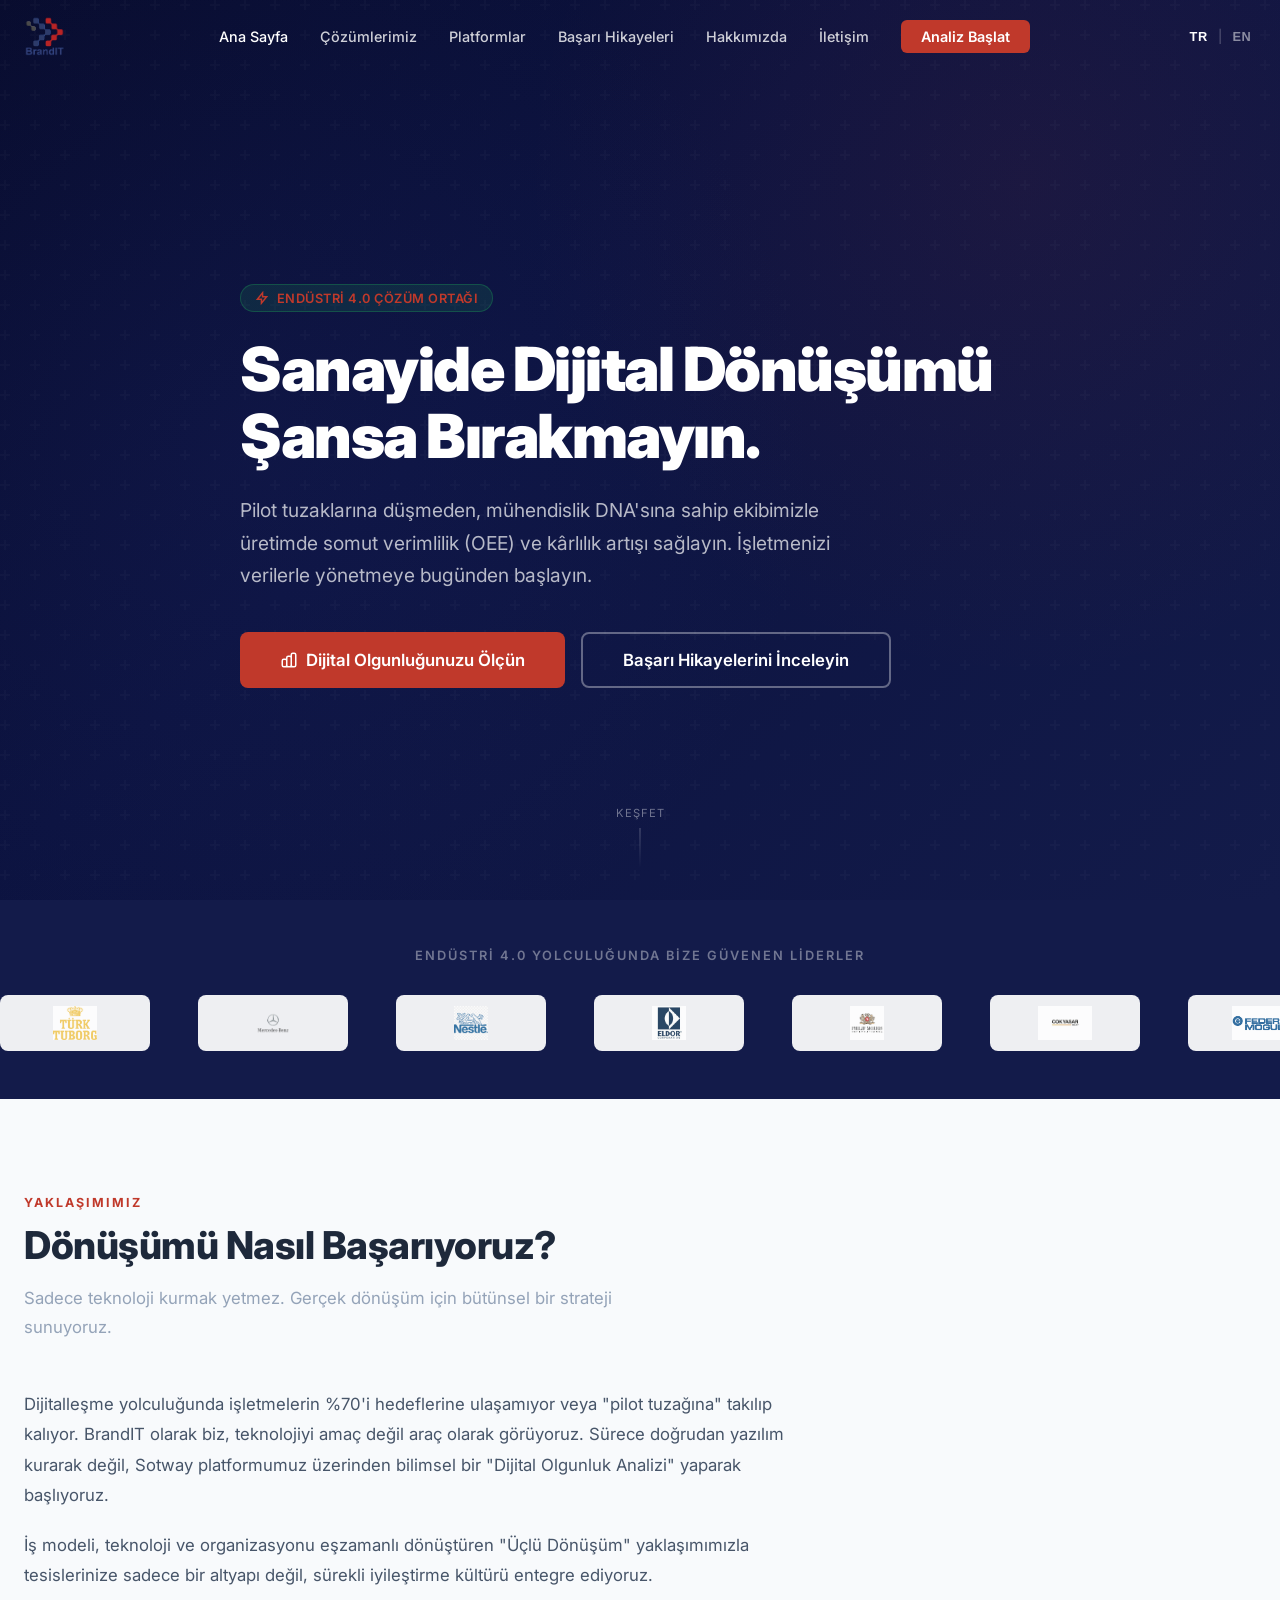
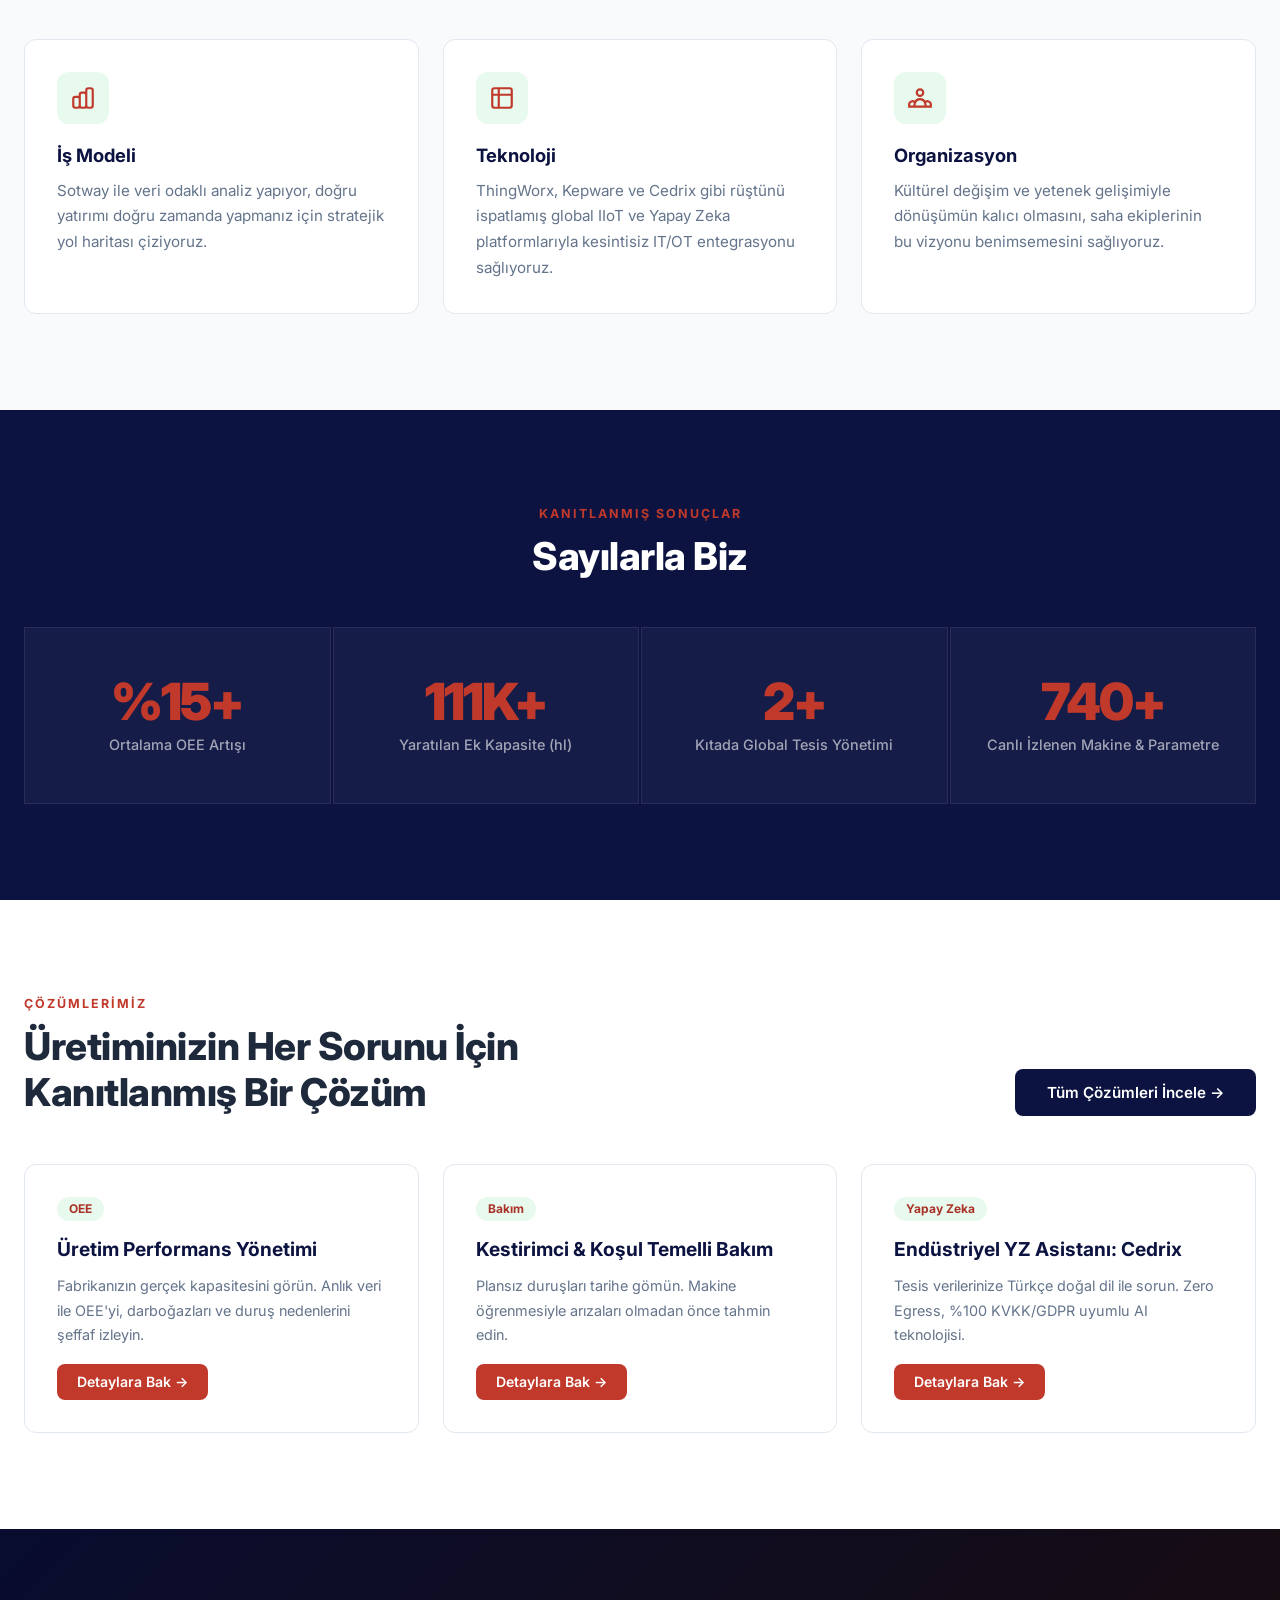
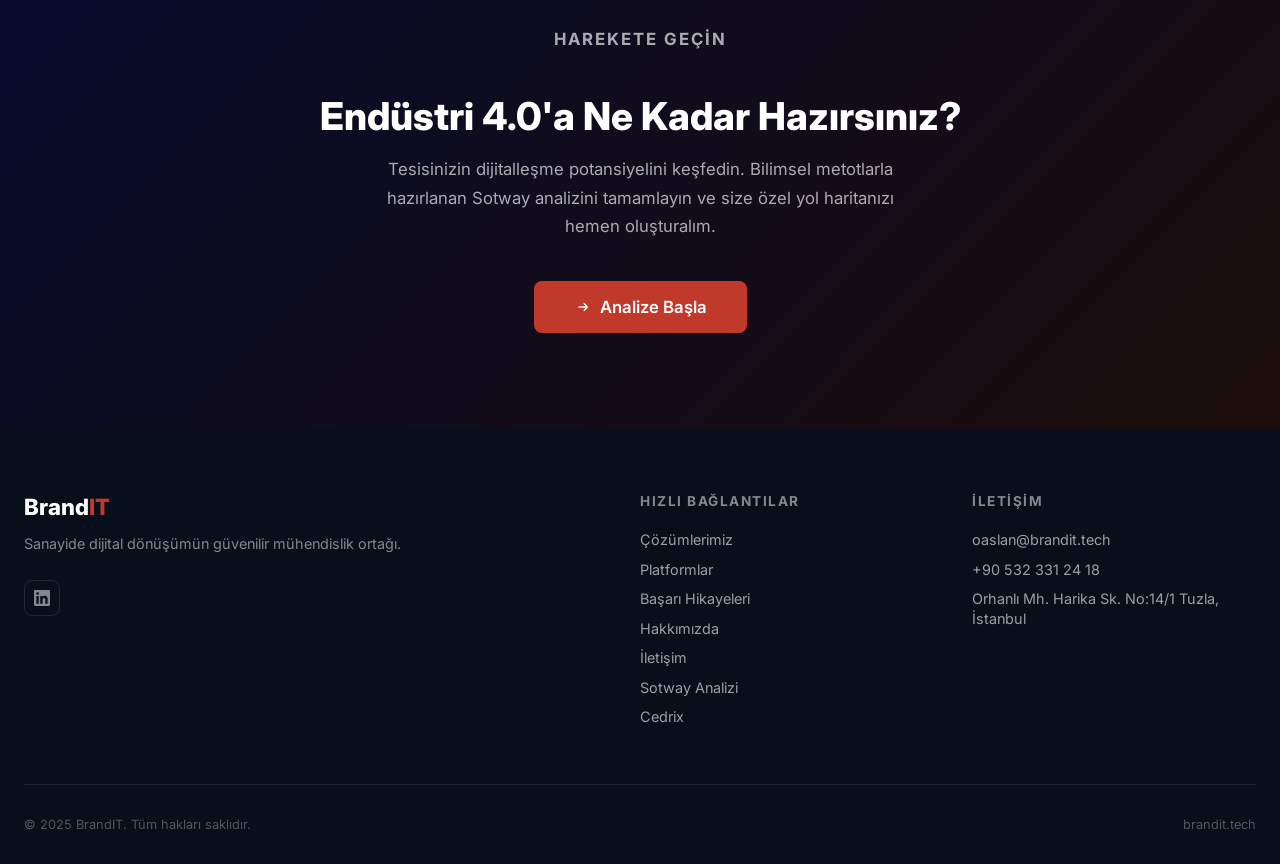
==== commit 1d1474c3: "Add GEO/SEO files: robots.txt, sitemap.xml, llms.txt, Organization schema Addresses GEO audit findin" ====
--- a/index.html
+++ b/index.html
@@ -6,6 +6,32 @@
   <title>BrandIT – Sanayide Dijital Dönüşümün Mühendislik Ortağı</title>
   <meta name="description" content="BrandIT, üretim sektöründe dijital dönüşüm için uçtan uca strateji ve mühendislik çözümleri sunar. Sotway platformuyla dijital olgunluğunuzu ölçün." />
   <link rel="stylesheet" href="assets/css/style.css" />
+  <script type="application/ld+json">
+  {
+    "@context": "https://schema.org",
+    "@type": "Organization",
+    "name": "BrandIT",
+    "url": "https://brandit.tech",
+    "logo": "https://brandit.tech/assets/images/logos/brandit-logo.png",
+    "description": "BrandIT, üretim sektöründe dijital dönüşüm için uçtan uca strateji ve mühendislik çözümleri sunar. Sotway platformuyla dijital olgunluğunuzu ölçün.",
+    "address": {
+      "@type": "PostalAddress",
+      "streetAddress": "Orhanlı Mh. Harika Sk. No:14/1",
+      "addressLocality": "Tuzla",
+      "addressRegion": "İstanbul",
+      "addressCountry": "TR"
+    },
+    "contactPoint": {
+      "@type": "ContactPoint",
+      "telephone": "+90-532-331-24-18",
+      "email": "oaslan@brandit.tech",
+      "contactType": "customer service"
+    },
+    "sameAs": [
+      "https://www.linkedin.com/company/brandit"
+    ]
+  }
+  </script>
 </head>
 <body>
 
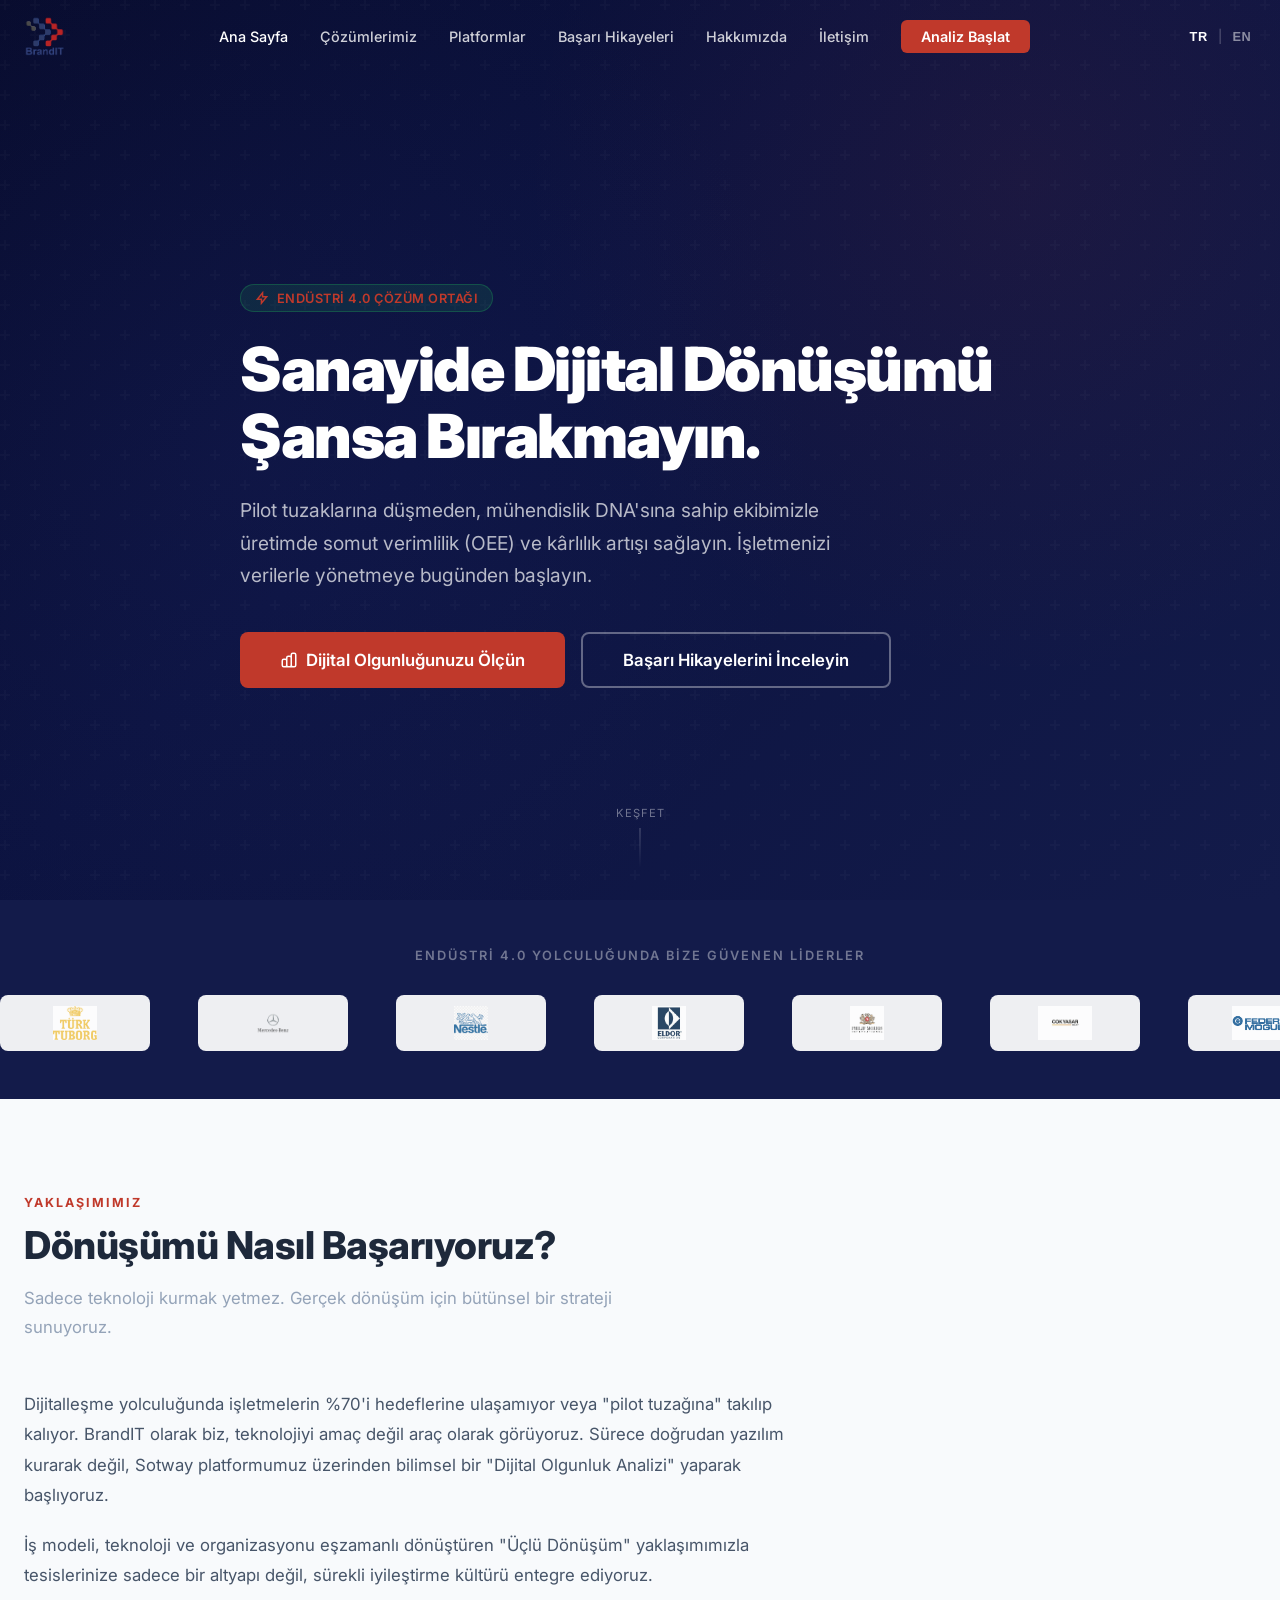
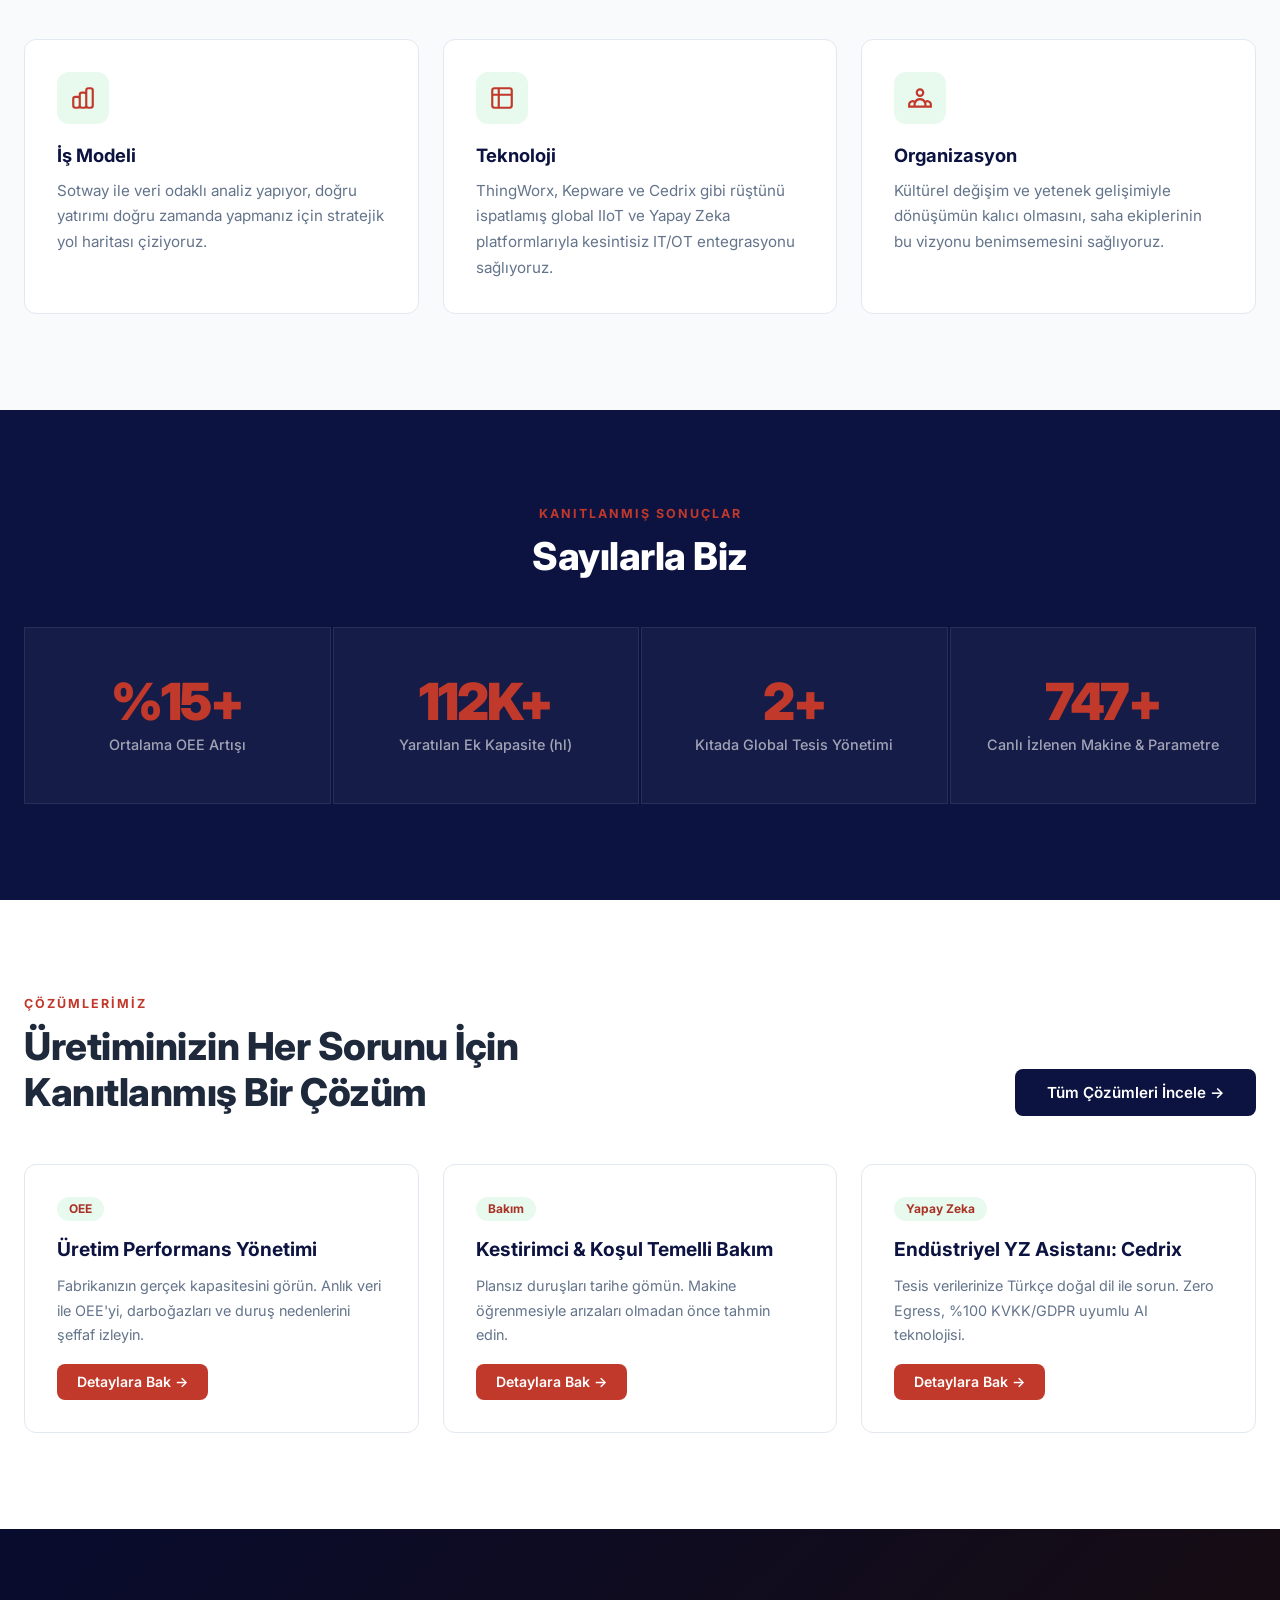
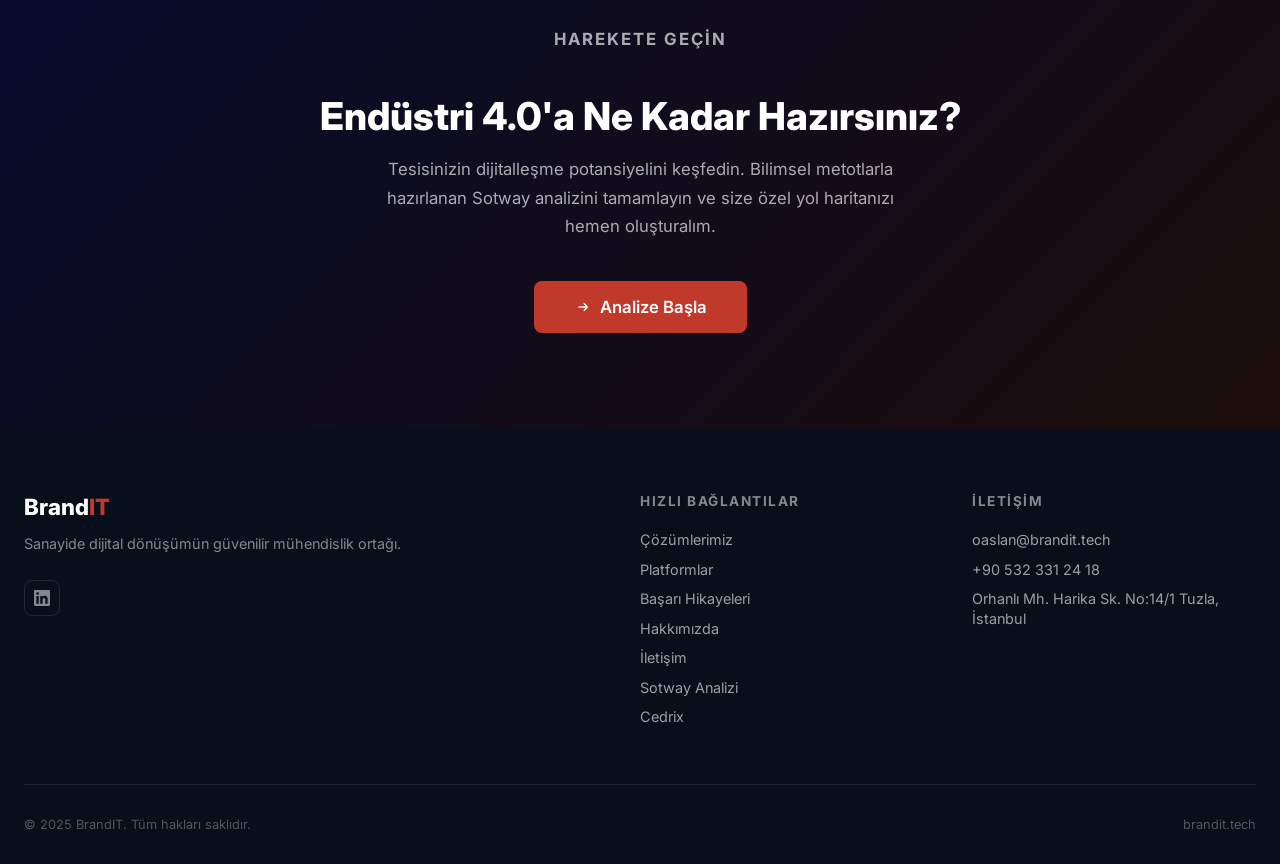
==== commit 1675e80e: "Add Obsey GEO monitoring beacon to all 6 pages Inserts 1px beacon script before </body> on every pag" ====
--- a/index.html
+++ b/index.html
@@ -294,5 +294,16 @@
 
 <script src="assets/js/i18n.js"></script>
 <script src="assets/js/main.js"></script>
+<!-- GEO Platform Monitoring -->
+<script>
+(function(){
+  var t="eeGSxhfg1bNbfFwSDhBXI8HF9ZyDcWj9Ca2M25pugco";
+  var i=new Image();
+  i.src="https://obsey.io/api/beacon?t="+t+"&r="+encodeURIComponent(document.referrer);
+  i.width=1;i.height=1;i.style.position="absolute";i.style.left="-9999px";
+  document.body && document.body.appendChild(i);
+})();
+</script>
+<!-- /GEO Platform Monitoring -->
 </body>
 </html>
